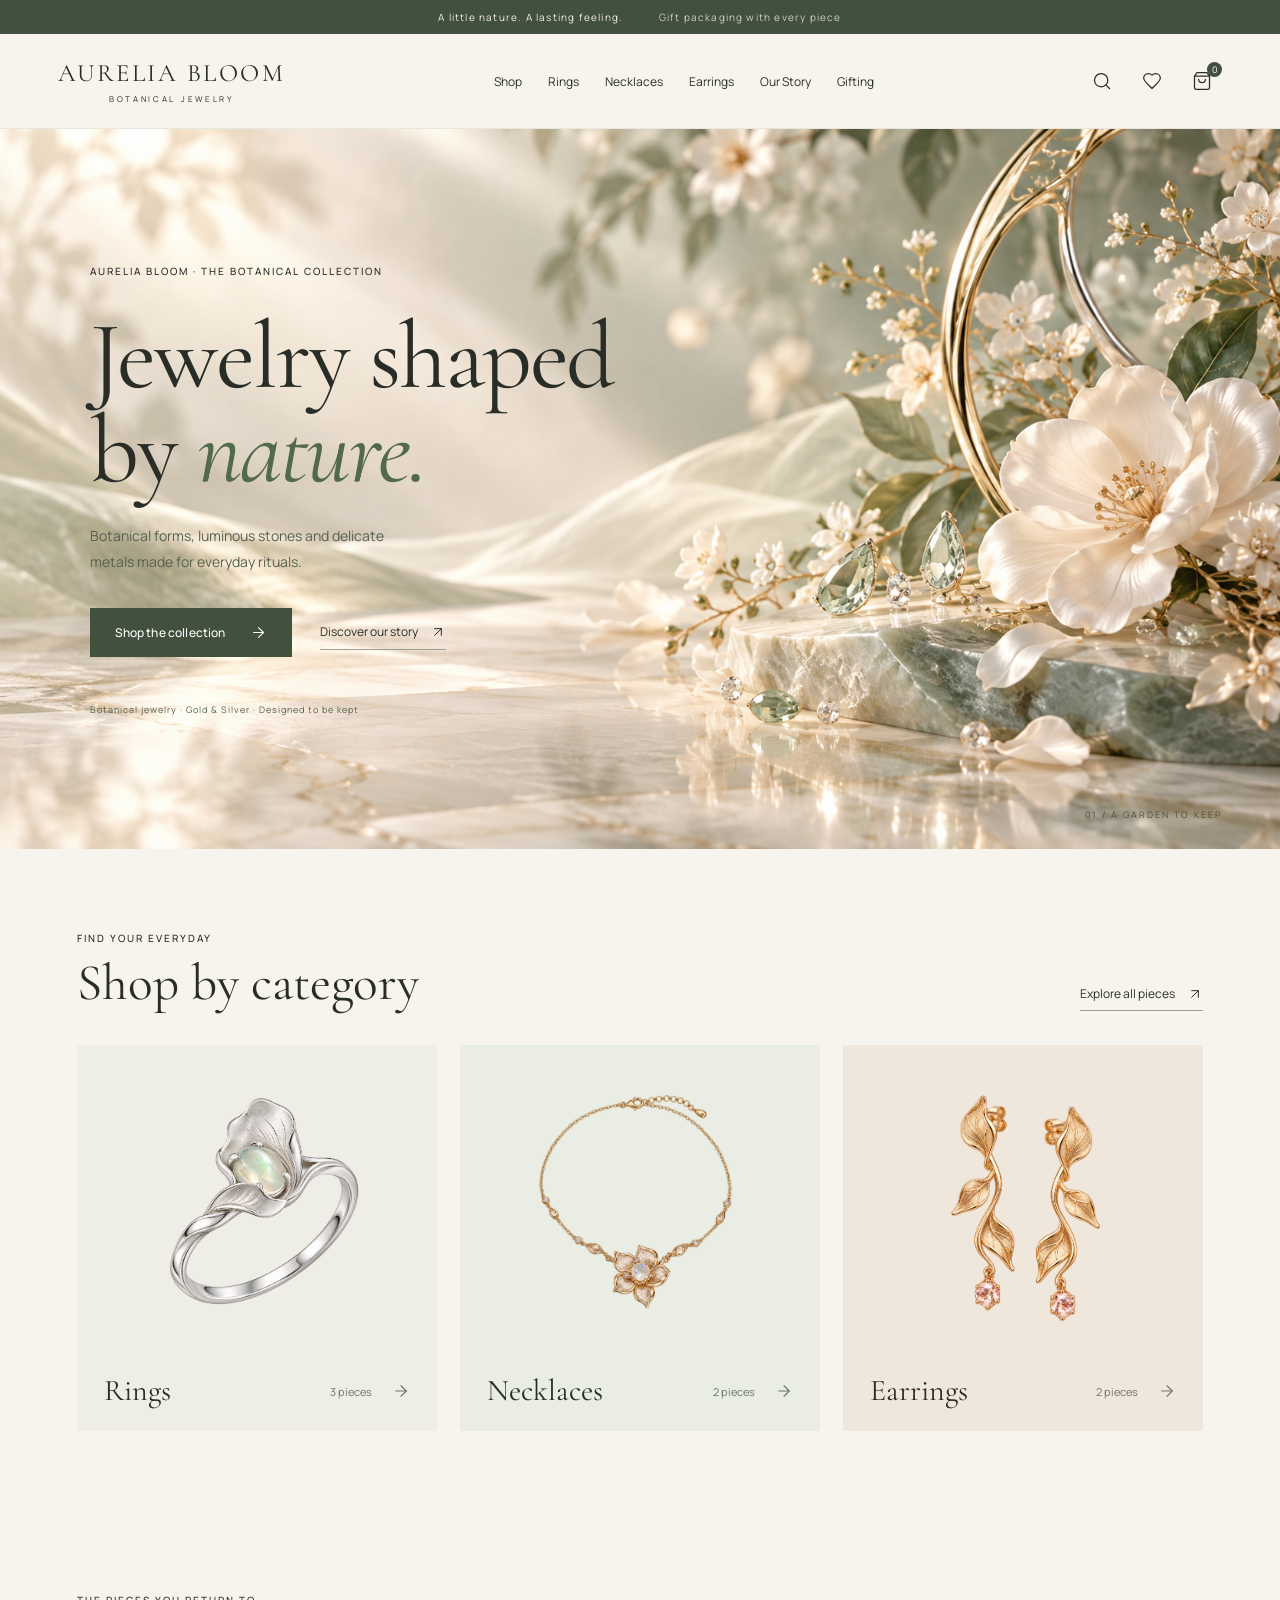
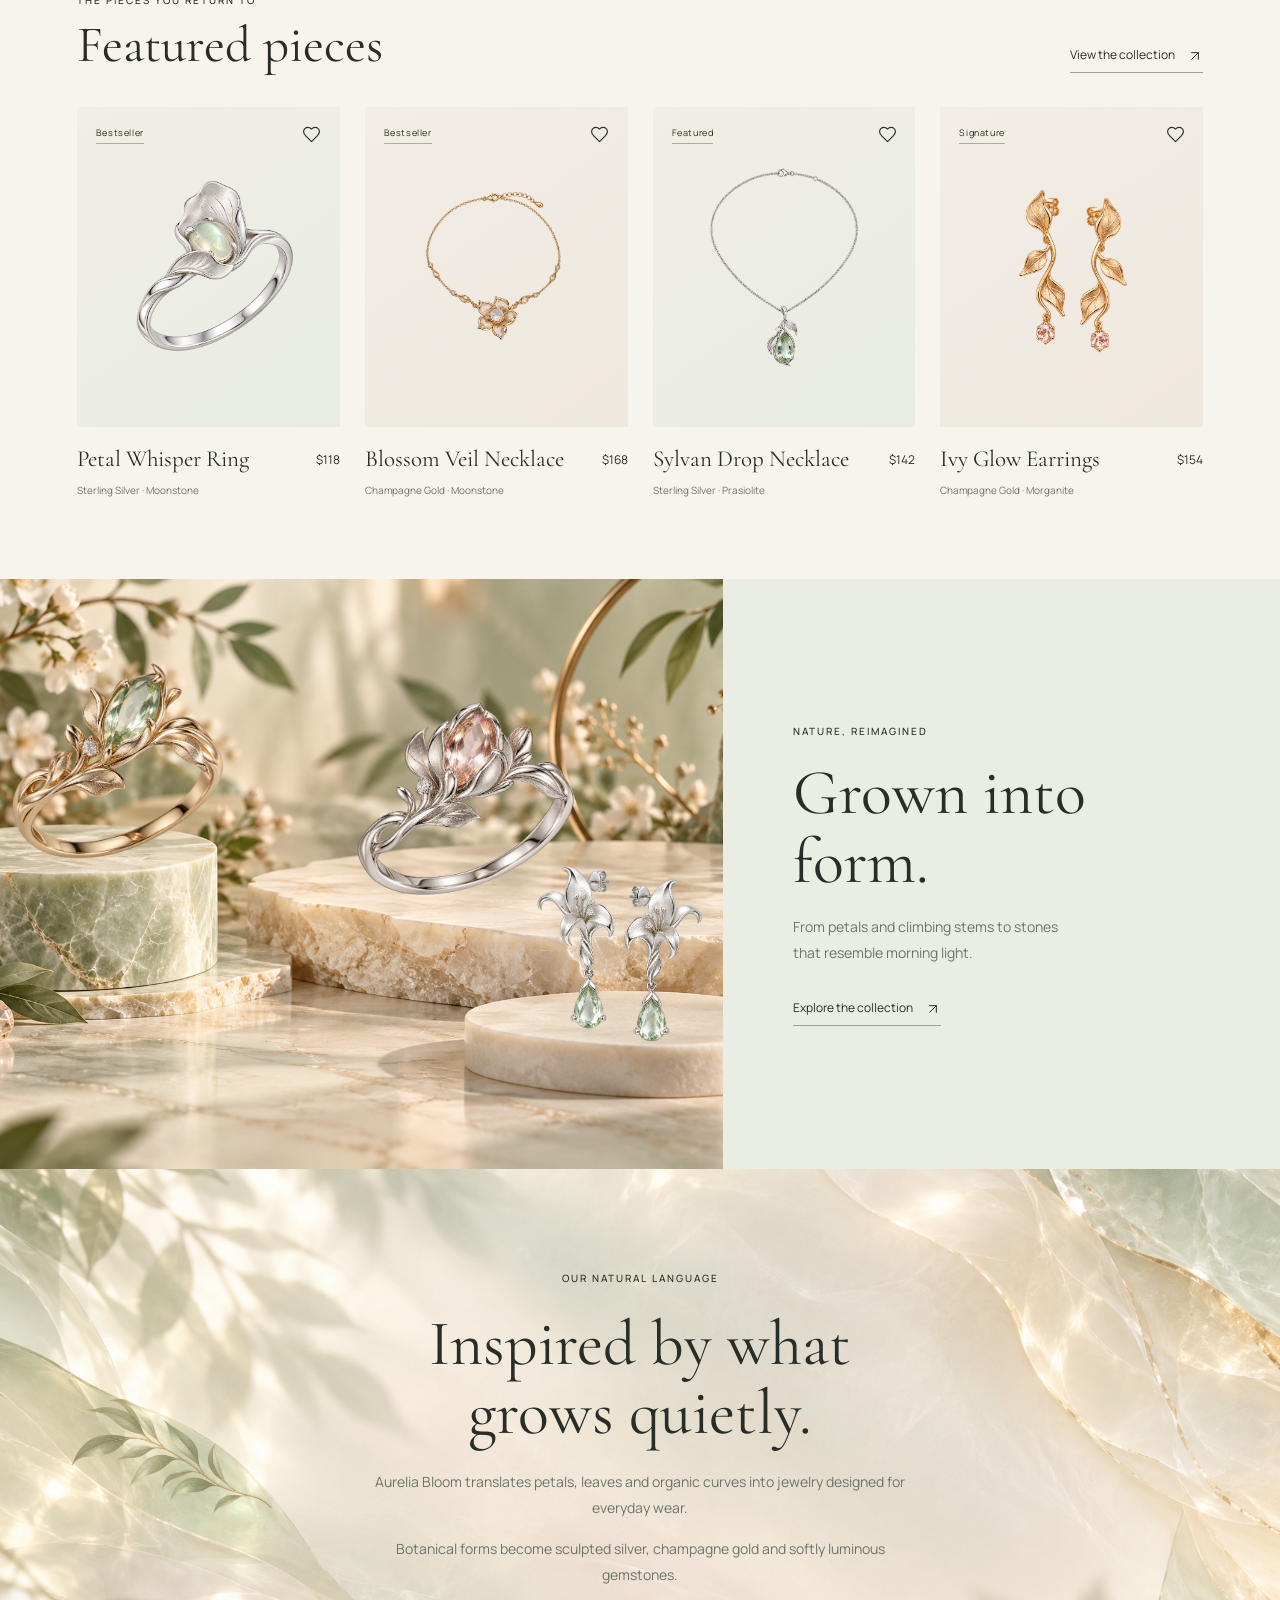
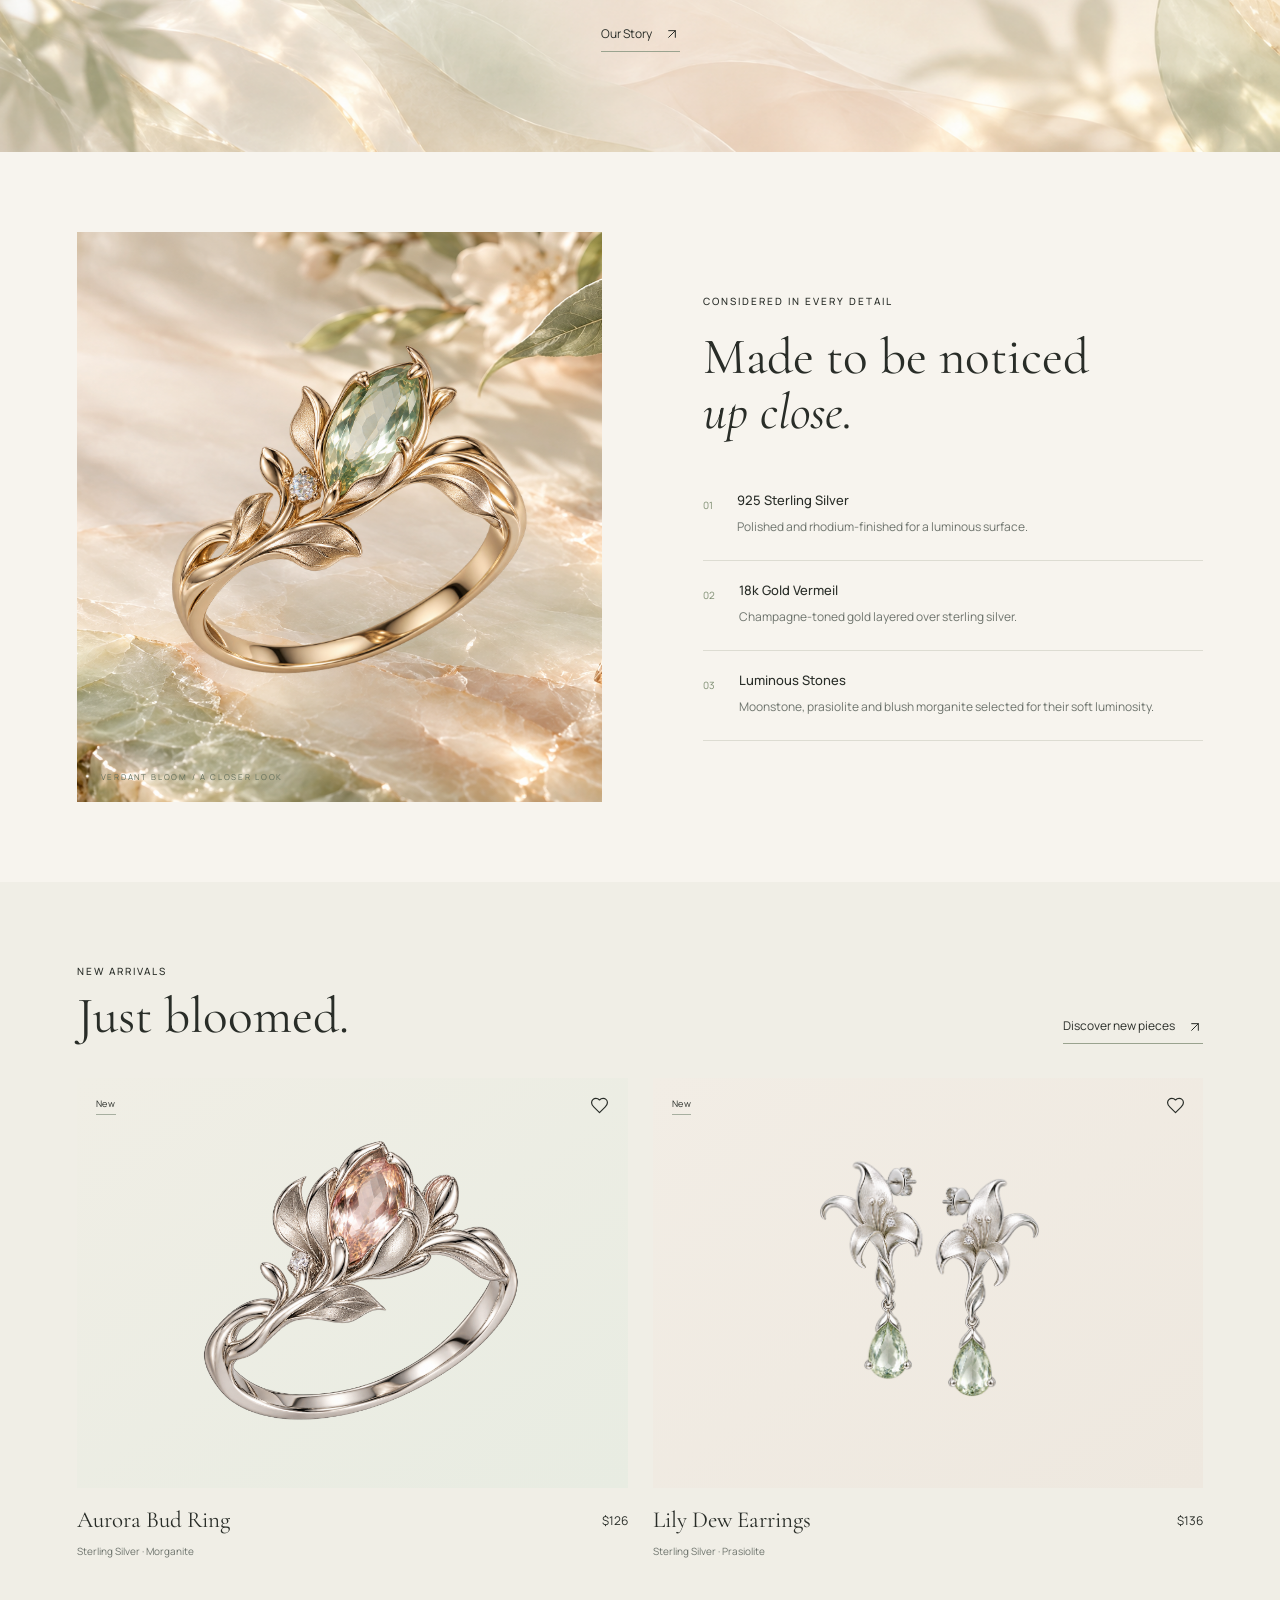
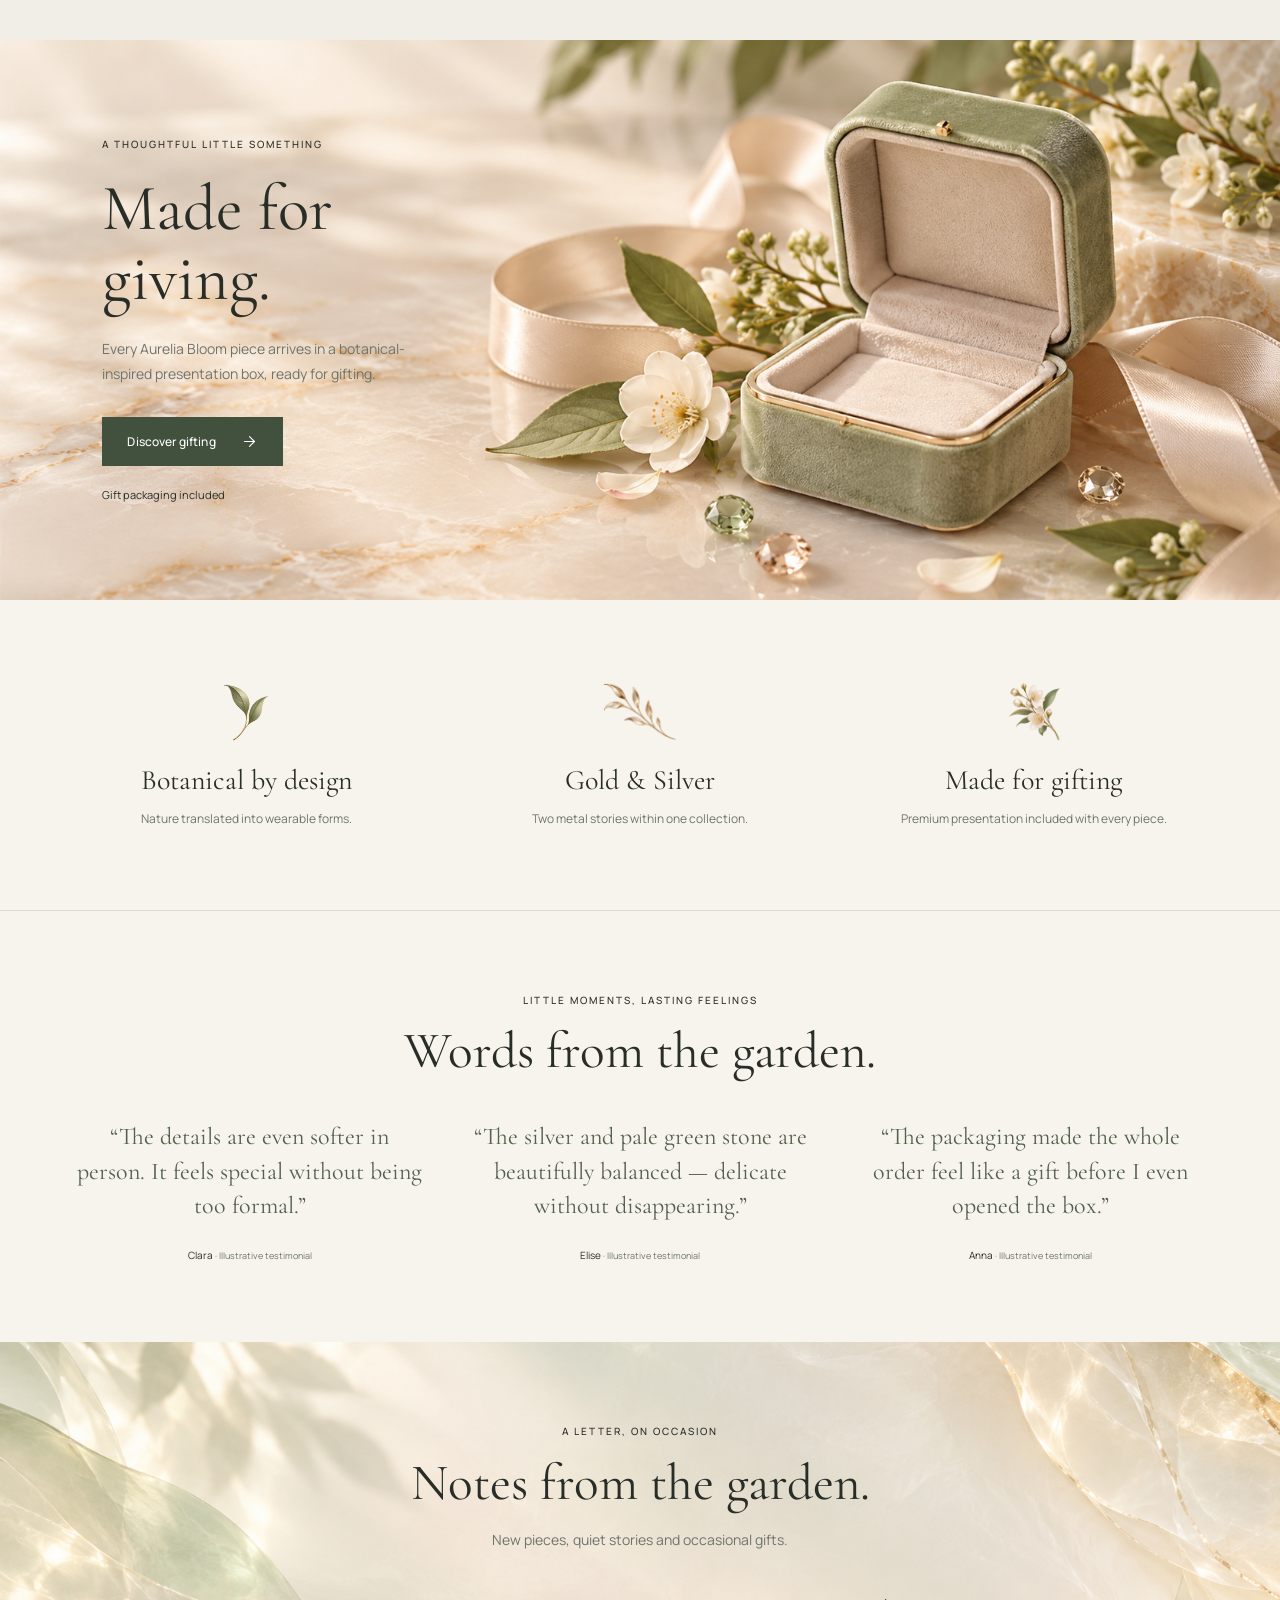
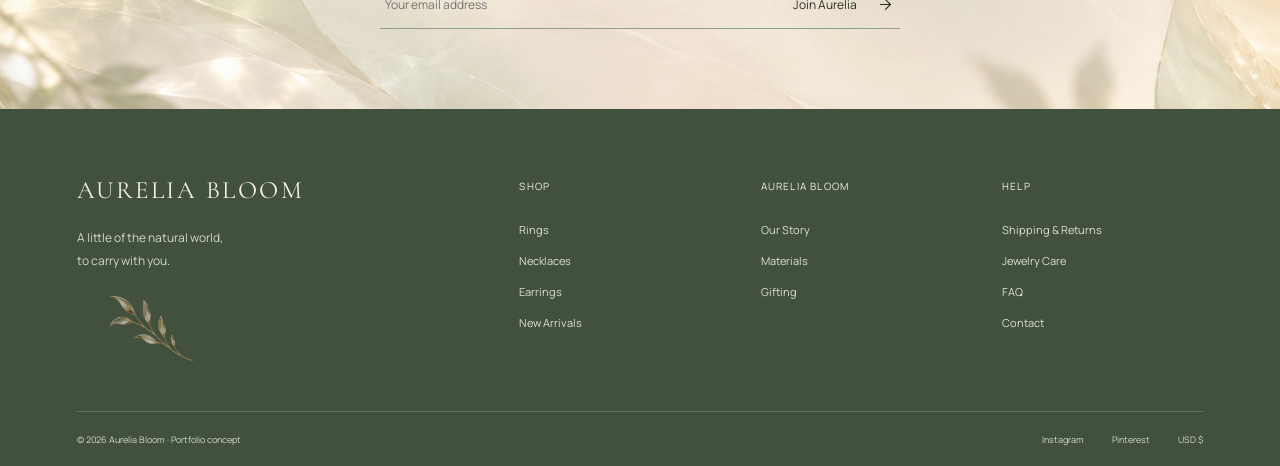
==== aurelia-bloom/index.html @ a6be50e5 "Publish three portfolio demos" ====
<!doctype html>
<html lang="en"><head><meta charset="UTF-8"/><meta name="viewport" content="width=device-width, initial-scale=1.0"/><meta name="theme-color" content="#F7F4EE"/><meta name="description" content="Botanical forms, luminous stones and delicate metals. Discover the Aurelia Bloom jewelry collection."/><link rel="icon" type="image/svg+xml" href="/aurelia-bloom/favicon.svg"/><title>Aurelia Bloom — Botanical Jewelry</title>  <script type="module" crossorigin src="/aurelia-bloom/assets/index-Cqg0pTX4.js"></script>
  <link rel="stylesheet" crossorigin href="/aurelia-bloom/assets/index-B8gVR_1L.css">
</head><body><div id="root"></div></body></html>
---- aurelia-bloom/assets/index-B8gVR_1L.css ----
@font-face{font-family:Cormorant Garamond;font-style:normal;font-display:swap;font-weight:400;src:url(/aurelia-bloom/assets/cormorant-garamond-latin-400-normal-B-1hWBU7.woff2) format("woff2"),url(/aurelia-bloom/assets/cormorant-garamond-latin-400-normal-B7YtguxJ.woff) format("woff")}@font-face{font-family:Cormorant Garamond;font-style:normal;font-display:swap;font-weight:500;src:url(/aurelia-bloom/assets/cormorant-garamond-latin-500-normal-BsRWmXhO.woff2) format("woff2"),url(/aurelia-bloom/assets/cormorant-garamond-latin-500-normal-zIXX3Q-H.woff) format("woff")}@font-face{font-family:Cormorant Garamond;font-style:italic;font-display:swap;font-weight:400;src:url(/aurelia-bloom/assets/cormorant-garamond-latin-400-italic-Dc_OZ8oc.woff2) format("woff2"),url(/aurelia-bloom/assets/cormorant-garamond-latin-400-italic-BLh7T8o8.woff) format("woff")}@font-face{font-family:Manrope;font-style:normal;font-display:swap;font-weight:400;src:url(/aurelia-bloom/assets/manrope-latin-400-normal-PaqtzbVb.woff2) format("woff2"),url(/aurelia-bloom/assets/manrope-latin-400-normal-8tf8FM3T.woff) format("woff")}@font-face{font-family:Manrope;font-style:normal;font-display:swap;font-weight:500;src:url(/aurelia-bloom/assets/manrope-latin-500-normal-BYYD-dBL.woff2) format("woff2"),url(/aurelia-bloom/assets/manrope-latin-500-normal-DMZssgOp.woff) format("woff")}@font-face{font-family:Manrope;font-style:normal;font-display:swap;font-weight:600;src:url(/aurelia-bloom/assets/manrope-latin-600-normal-4f0koTD-.woff2) format("woff2"),url(/aurelia-bloom/assets/manrope-latin-600-normal-BqgrALkZ.woff) format("woff")}:root{--aurelia-ivory: #F7F4EE;--aurelia-cream: #F1ECE4;--aurelia-sage: #9EBA97;--aurelia-celadon: #C8D4C0;--aurelia-champagne: #E9C59A;--aurelia-pearl: #DDD7D3;--aurelia-ink: #292D28;--aurelia-muted: #6E746D;--deep-sage: #42513e;--line: #dddcd2;--serif: "Cormorant Garamond",Georgia,serif;--sans: Manrope,Arial,sans-serif;color:var(--aurelia-ink);background:var(--aurelia-ivory);font-family:var(--sans);font-size:14px;font-synthesis:none}*{box-sizing:border-box}body{margin:0}button,input,textarea,select{font:inherit;color:inherit}button,a,input,select,textarea{-webkit-tap-highlight-color:transparent}button{cursor:pointer}a{color:inherit;text-decoration:none}button{background:none;border-width:medium;border-style:none;border-color:currentcolor;border-image:none}img{max-width:100%;display:block}svg{flex-shrink:0;stroke-width:1.5}h1,h2,h3,p{margin:0}h1,h2,h3{font-family:var(--serif);font-weight:400;line-height:1.08}h1{font-size:clamp(48px,5.5vw,82px)}h2{font-size:clamp(36px,4vw,54px)}h3{font-size:27px}p{line-height:1.85;color:var(--aurelia-muted)}em{font-weight:400}small{display:block;font-size:11px;line-height:1.7}strong{font-weight:600}button:disabled{opacity:.4;cursor:default}:focus-visible{outline:2px solid var(--deep-sage);outline-offset:4px}input:focus-visible,textarea:focus-visible,select:focus-visible{outline-offset:1px}::selection{background:var(--aurelia-celadon)}.sr-only{position:absolute;width:1px;height:1px;padding:0;overflow:hidden;clip:rect(0px,0px,0px,0px);white-space:nowrap;border:0px}.skip-link{position:fixed;top:-100px;left:16px;z-index:100;background:var(--deep-sage);color:#fff;padding:12px}.skip-link:focus{top:12px}.announcement{text-align:center;background:var(--deep-sage);color:#f2eee5;font-size:10px;letter-spacing:1.2px;padding:10px 24px}.announcement span{margin-left:32px;opacity:.8}.site-header{height:95px;display:flex;align-items:center;justify-content:space-between;padding:0 4.5%;gap:24px;position:sticky;top:0;z-index:20;background:#f7f4eef5;border-bottom:1px solid rgba(221,220,210,.54);-webkit-backdrop-filter:blur(12px);backdrop-filter:blur(12px)}.wordmark{font-family:var(--serif);font-size:25px;letter-spacing:2.5px;white-space:nowrap}.wordmark span{font-family:var(--sans);font-size:8px;letter-spacing:2.7px;display:block;text-align:center;margin-top:5px}.site-header nav{display:flex;gap:26px;font-size:12px}.site-header nav a{position:relative;padding:10px 0}.site-header nav a:after{content:"";position:absolute;bottom:3px;left:0;width:0px;height:1px;background:var(--deep-sage);transition:width .25s}.site-header nav a:hover:after{width:100%}.header-actions{display:flex;gap:10px;align-items:center}.icon-button{width:40px;height:40px;display:inline-flex;align-items:center;justify-content:center;position:relative;border-radius:50%}.icon-button:hover{background:#d7ddcf66}.count{font-size:9px;position:absolute;right:0;top:1px;min-width:15px;height:15px;border-radius:50%;background:var(--deep-sage);color:#fff;text-align:center;line-height:15px}.mobile-menu{display:none}.button{min-height:49px;display:inline-flex;align-items:center;justify-content:center;gap:25px;background:var(--deep-sage);color:#fff;padding:14px 24px;font-size:12px;font-weight:500;border:1px solid var(--deep-sage);transition:background .2s,transform .2s;letter-spacing:.15px}.button:hover{background:#57684f}.button.outline{background:transparent;color:var(--deep-sage);border-color:#b3baa9}.button.outline:hover{background:#e5e9de}.button.full{width:100%}.text-link{display:inline-flex;align-items:center;gap:12px;font-size:12px;padding:8px 0;border-bottom:1px solid rgb(154,163,143);line-height:1.4}.text-link:hover{color:#63765c}.eyebrow{font-family:var(--sans);font-size:10px;font-weight:500;letter-spacing:2px;line-height:1.8;display:block;text-transform:uppercase}.hero{min-height:calc(-126px + 91vh);height:720px;max-height:880px;position:relative;background-size:cover;background-position:center center;display:flex;align-items:center;padding:5% 7%}.hero-copy{max-width:600px}.hero h1{font-size:clamp(68px,7.5vw,110px);line-height:.98;letter-spacing:-2px;margin:30px 0 25px}.hero h1 em{color:#52694a}.hero p{color:#586051;font-size:14px;max-width:420px}.hero-actions{display:flex;gap:28px;align-items:center;margin-top:34px}.hero-note{display:block;font-size:9px;letter-spacing:1px;margin-top:46px;color:#57614d}.hero-index{position:absolute;bottom:28px;right:4.5%;font-size:9px;letter-spacing:2px;color:#46543e}.section{padding:80px 6%;max-width:1600px;margin:0 auto}.section-heading{display:flex;align-items:end;justify-content:space-between;gap:24px;margin-bottom:34px}.section-heading h2{margin-top:9px}.category-grid{display:grid;grid-template-columns:repeat(3,minmax(0px,1fr));gap:23px}.category{position:relative;background:#efeee6;overflow:hidden}.category-1{background:#e9ede3}.category-2{background:#f0e7dc}.category img{height:330px;width:100%;object-fit:contain;padding:35px 35px 50px;transition:transform .6s}.category:hover img{transform:scale(1.035)}.category>div{display:flex;align-items:center;justify-content:space-between;padding:0 27px 23px}.category h3{font-size:30px}.category span{font-size:11px;display:flex;gap:20px;align-items:center;color:var(--aurelia-muted)}.product-grid{display:grid;gap:25px}.four{grid-template-columns:repeat(4,minmax(0px,1fr))}.three{grid-template-columns:repeat(3,minmax(0px,1fr))}.two{grid-template-columns:repeat(2,minmax(0px,1fr))}.product-surface{position:relative;background:linear-gradient(145deg,#f0eee5,#e8ece2);overflow:hidden}.product-card:nth-child(2n) .product-surface{background:linear-gradient(145deg,#f2ede5,#eee8df)}.product-surface img{width:100%;height:320px;object-fit:contain;padding:30px;transition:transform .6s}.product-card:hover .product-surface img{transform:scale(1.035)}.badge{position:absolute;top:19px;left:19px;font-size:9px;letter-spacing:.6px;border-bottom:1px solid rgb(167,175,160);padding-bottom:4px;z-index:1}.wish{position:absolute;top:8px;right:8px;z-index:2}.saved{color:#637653}.product-caption{display:flex;justify-content:space-between;gap:10px;padding-top:19px;align-items:start}.product-caption h3{font-size:23px;line-height:1.2}.product-caption p{font-size:10px;margin-top:7px}.product-caption>span{font-size:12px;padding-top:5px;white-space:nowrap}.editorial{display:grid;grid-template-columns:1.3fr 1fr;background:#e9ede3}.editorial-scene{min-height:590px;position:relative;overflow:hidden;background-size:cover;background-position:center center}.editorial-scene img{position:absolute;object-fit:contain}.scene-ring{width:39%;height:43%;bottom:47%;left:-4%}.scene-silver-ring{width:37%;height:37%;bottom:44%;left:45%}.scene-earrings{width:31%;height:38%;bottom:17%;right:-1%}.editorial-copy{padding:70px;align-self:center}.editorial-copy h2{font-size:64px;margin:18px 0}.editorial-copy p{max-width:290px;margin-bottom:26px}.story-preview{padding:100px 26%;text-align:center;position:relative;background-size:cover;background-position:center center}.story-preview h2{font-size:64px;margin:22px 0}.story-preview p{max-width:550px;margin:15px auto}.story-preview .text-link{margin-top:15px}.story-preview>img{position:absolute;left:5%;bottom:18%;width:17%;height:65%;object-fit:contain;opacity:.55}.craft{display:grid;grid-template-columns:1.05fr 1fr;gap:9%;align-items:center}.craft-visual{height:570px;position:relative;background-size:cover;background-position:center center}.craft-visual img{width:100%;height:100%;object-fit:contain;padding:25px}.image-note{position:absolute;bottom:20px;left:24px;font-size:8px;letter-spacing:1.7px;color:#63705c}.craft h2{margin:20px 0 30px}.craft-detail{display:flex;gap:24px;padding:22px 0;border-bottom:1px solid var(--line)}.craft-detail>span{font-size:10px;color:#7d8d71;padding-top:5px}.craft-detail h3{font-family:var(--sans);font-size:13px;font-weight:500;margin-bottom:9px}.craft-detail p{font-size:12px}.new-section{background:#f0eee6}.new-section .product-surface img{height:410px;padding:55px}.gift-banner,.gifting-hero{min-height:560px;background-size:cover;background-position:center center;display:flex;align-items:center;padding:75px 8%}.gift-banner>div,.gifting-hero>div{max-width:400px}.gift-banner h2{font-size:65px;margin:21px 0}.gift-banner p{max-width:330px;margin-bottom:30px}.gift-banner small{margin-top:20px}.values{display:grid;grid-template-columns:repeat(3,1fr);gap:55px;text-align:center;border-bottom:1px solid var(--line)}.values img{width:90px;height:65px;object-fit:contain;margin:0 auto 20px}.values h3{font-size:28px;margin-bottom:13px}.values p{font-size:12px}.testimonials{text-align:center}.testimonials h2{margin:15px 0 40px}.testimonials>div{display:grid;grid-template-columns:repeat(3,1fr);gap:45px}blockquote{margin:0}blockquote p{font-family:var(--serif);font-size:24px;line-height:1.45;color:#53614c}cite{display:block;font-style:normal;font-size:10px;margin-top:24px}cite span{color:var(--aurelia-muted);font-size:9px}.newsletter{text-align:center;padding:80px 24px;background-size:cover;background-position:center center}.newsletter h2{margin:16px 0}.newsletter form{display:flex;max-width:520px;margin:28px auto 0;border-bottom:1px solid rgb(146,158,137)}.newsletter input{border-width:medium;border-style:none;border-color:currentcolor;border-image:none;background:transparent;padding:15px 5px;flex:1 1 0%;min-width:0px;font-size:12px}.newsletter button{display:flex;align-items:center;gap:20px;font-size:12px;padding:15px 6px}.newsletter .success{margin-top:25px}footer{background:var(--deep-sage);color:#f3f1e9;padding:66px 6% 20px}.footer-top{display:grid;grid-template-columns:2fr 1fr 1fr 1fr;gap:40px}.footer-brand p{color:#d1d7ca;font-size:12px;margin-top:22px}.footer-brand img{width:150px;height:75px;object-fit:contain;margin-top:20px;opacity:.6}.footer-column h3{font-family:var(--sans);font-size:10px;letter-spacing:1.2px;margin:6px 0 23px;text-transform:uppercase}.footer-column a{display:block;font-size:11px;color:#dde1d6;line-height:2.8}.footer-column a:hover{text-decoration:underline}.footer-bottom{border-top:1px solid rgba(255,255,255,.16);display:flex;align-items:center;justify-content:space-between;font-size:9px;color:#d2d8cb;margin-top:44px;padding-top:21px}.footer-bottom>div{display:flex;gap:28px}.footer-bottom button{padding:0;font-size:9px;color:inherit}.page-heading{text-align:center;padding:10px 0 48px}.page-heading h1{margin:15px 0 18px}.page-heading>svg{margin:auto}.shop{padding-top:55px}.filter-toolbar{display:flex;justify-content:space-between;gap:22px;border-top:1px solid var(--line);border-bottom:1px solid var(--line);padding:22px 0}.desktop-filters{display:flex;gap:25px;flex:1 1 0%}.desktop-filters label,.mobile-filters label{display:flex;flex-direction:column;gap:8px;font-size:10px;color:var(--aurelia-muted)}select{background:transparent;border:0px;font-size:12px;padding:8px 20px 8px 0;max-width:100%}.shop-search input{width:215px;border-width:0px 0px 1px;border-style:none none solid;border-color:currentcolor currentcolor rgb(185,192,176);border-image:none;background:transparent;padding:14px 0;font-size:12px}.filter-mobile{display:none}.results-line{display:flex;justify-content:space-between;align-items:center;font-size:11px;color:var(--aurelia-muted);margin:22px 0 30px;min-height:30px}.shop .product-surface img{height:365px;padding:38px}.empty{text-align:center;min-height:450px;padding:90px 25px;display:flex;align-items:center;justify-content:center;flex-direction:column;gap:24px}.empty h1{font-size:50px;max-width:700px}.empty h3{font-size:34px}.empty p{max-width:480px}.overlay{position:fixed;top:0;right:0;bottom:0;left:0;z-index:80;background:#27302159;-webkit-backdrop-filter:blur(3px);backdrop-filter:blur(3px);display:flex;align-items:center;justify-content:center;padding:35px}.dialog{background:var(--aurelia-ivory);width:640px;max-width:100%;max-height:90dvh;overflow:auto;padding:30px;box-shadow:#0002 0 20px 80px;animation:.25s ease 0s 1 normal none running fade-in}.dialog.drawer{position:absolute;top:0;bottom:0;right:0;max-height:100%;width:510px;padding:30px;animation:.3s ease 0s 1 normal none running slide-in;display:flex;flex-direction:column}.dialog-heading{display:flex;justify-content:space-between;align-items:center;gap:20px;margin-bottom:27px}.dialog-heading h2{font-size:35px}.search-field{display:flex;align-items:center;gap:15px;padding-bottom:12px;border-bottom:1px solid rgb(165,175,155);margin-bottom:25px}.search-field input{min-width:0px;flex:1 1 0%;background:transparent;border:0px;padding:8px;font-size:14px}.search-results{max-height:49vh;overflow:auto;margin:15px 0 25px}.search-results>a{display:flex;align-items:center;gap:18px;padding:9px 0;border-bottom:1px solid var(--line);font-size:12px}.search-results img{width:65px;height:65px;object-fit:contain;background:#e9ece3;padding:5px}.search-results>a>span:nth-child(2){flex:1 1 0%}.search-results small{font-size:10px;color:var(--aurelia-muted);margin-top:5px}.mobile-nav{display:flex;flex-direction:column;gap:15px;font-family:var(--serif);font-size:35px}.mobile-nav button{text-align:left;font:inherit;padding:0}.mobile-filters{display:flex;flex-direction:column;gap:25px;margin-bottom:35px}.mobile-filters label{font-size:12px}.mobile-filters select{border-bottom:1px solid var(--line);font-size:15px;padding:12px 0}.bag-items{width:100%}.bag-item{display:grid;grid-template-columns:100px 1fr auto;gap:18px;border-bottom:1px solid var(--line);padding:23px 0;align-items:start}.bag-item img{width:100%;height:115px;object-fit:contain;background:#eceee5;padding:8px}.bag-item h3{font-size:24px;margin:4px 0 8px}.bag-item p,.bag-item span{font-size:10px;line-height:1.7}.bag-item span{color:var(--aurelia-muted)}.line-end{display:flex;align-items:end;flex-direction:column;justify-content:space-between;gap:40px}.line-end strong{font-size:12px}.quantity{display:inline-flex;height:40px;align-items:center;border:1px solid rgb(195,200,185);margin-top:12px}.quantity button{width:34px;height:38px;display:grid;place-items:center}.quantity span{min-width:30px;text-align:center;font-size:12px;color:var(--aurelia-ink)}.drawer-summary{margin-top:auto;padding-top:30px}.drawer-summary>p{font-size:11px;margin:10px 0 20px}.drawer-summary .button{margin-bottom:12px}.summary-row{display:flex;align-items:center;justify-content:space-between;gap:15px;font-size:12px;margin-bottom:19px}.summary-row small{display:inline}.drawer-summary .summary-row{font-size:16px}.breadcrumb{display:flex;flex-wrap:wrap;gap:12px;font-size:10px;color:var(--aurelia-muted);margin-bottom:35px}.product-page{padding-top:35px}.product-detail{display:grid;grid-template-columns:1.15fr 1fr;gap:7%}.product-main-image{height:680px;max-height:70vw;background:radial-gradient(#f5f3eb,#e7ece1);position:sticky;top:128px}.product-main-image img{width:100%;height:100%;object-fit:contain;padding:38px}.product-info{padding:20px 0}.product-info h1{font-size:60px;margin:13px 0}.tagline{font-family:var(--serif);font-style:italic;font-size:24px;color:#748066}.product-price{font-size:20px;margin:20px 0;color:var(--aurelia-ink)}.product-info>p:not(.tagline):not(.product-price):not(.small-note){font-size:13px}.metadata{margin:27px 0;padding:22px 0;border-block:1px solid var(--line);display:grid;gap:12px}.metadata>div{display:grid;grid-template-columns:100px 1fr;font-size:11px}.metadata dt{color:var(--aurelia-muted)}.metadata dd{margin:0}fieldset{border:0px;padding:0;margin:0}.size-select legend{display:flex;justify-content:space-between;width:100%;font-size:12px;margin-bottom:15px}.size-select legend a{font-size:10px;text-decoration:underline;color:var(--aurelia-muted)}.size-select>div{display:flex;gap:10px}.size-select button{width:46px;height:44px;border:1px solid rgb(197,203,187);font-size:12px}.size-select button.selected{background:var(--deep-sage);color:#fff;border-color:var(--deep-sage)}.add-row{display:flex;gap:17px;align-items:stretch;margin-top:26px}.add-row .quantity{height:50px;margin:0}.add-row .quantity button{height:48px}.add-row .button{flex:1 1 0%}.wishlist-action{display:flex;align-items:center;justify-content:center;gap:13px;font-size:12px;width:100%;padding:19px 0}.small-note{font-size:10px;line-height:1.8}.product-info>.small-note{text-align:center;margin:6px 0 27px}.accordions{border-top:1px solid var(--line)}details{border-bottom:1px solid var(--line);scroll-margin-top:125px}summary{cursor:pointer;list-style:none;padding:20px 0;font-size:12px;display:flex;align-items:center;justify-content:space-between;gap:15px}summary::-webkit-details-marker{display:none}summary:after{content:"+";font-family:var(--sans);font-size:20px;font-weight:400}details[open]>summary:after{content:"−"}details>p{font-size:12px;padding-bottom:25px;white-space:pre-line}.piece-story{text-align:center;background:#eeeee5;padding-inline:25%}.piece-story h2{margin:18px 0 25px}.piece-story p{font-size:13px;margin:15px 0}.wishlist-controls{display:flex;justify-content:space-between;align-items:center;margin-top:20px;gap:10px}.wishlist-controls .button{font-size:10px;min-height:42px;padding:10px 15px}.commerce-grid{display:grid;grid-template-columns:minmax(0px,1.45fr) minmax(280px,1fr);gap:8%;align-items:start}.commerce-grid>.order-summary,.checkout-aside{position:sticky;top:122px}.order-summary{background:#eeefe6;padding:30px}.order-summary h2{font-size:32px;margin-bottom:30px}.total{border-top:1px solid rgb(189,197,177);padding-top:20px;font-size:17px;margin-top:22px}.order-summary .small-note{margin:15px 0 25px}.promo{margin:28px 0}.promo label{font-size:11px}.promo>div{display:flex;border-bottom:1px solid rgb(157,168,145);margin-top:12px}.promo input{width:100%;min-width:0px;border:0px;background:transparent;padding:12px 0;font-size:12px}.promo button{font-size:11px}.success{color:#49613e;font-size:12px;line-height:1.8;margin-top:15px}.success .text-link{font-size:10px;margin-left:12px}.error{font-size:11px;color:#984735;line-height:1.6;margin-top:8px}.checkout .page-heading{padding-bottom:48px}.demo-notice{display:flex;justify-content:center;align-items:center;gap:10px;font-size:11px}.checkout fieldset{padding-bottom:30px;margin-bottom:28px;border-bottom:1px solid var(--line)}.checkout legend{font-family:var(--serif);font-size:29px;margin-bottom:25px}.checkout legend>span{font-family:var(--sans);font-size:10px;color:#8e9c83;margin-right:18px}.field{display:flex;flex-direction:column;gap:9px;font-size:11px;margin-bottom:20px}.field input,.field select,.field textarea{border:1px solid rgb(201,206,191);padding:14px;background:#fff5;border-radius:0;width:100%;min-height:47px}.field textarea{min-height:130px;resize:vertical}.field [aria-invalid=true]{border-color:#a25540}.form-grid{display:grid;grid-template-columns:1fr 1fr;gap:0px 20px}.field-address,.field-card,.field-cardName{grid-column:1 / -1}.delivery-option{display:flex;gap:15px;align-items:center;padding:18px;border:1px solid var(--line);margin-bottom:12px;font-size:12px}.delivery-option.selected{border-color:#8d9d7f;background:#ebefe4}.delivery-option>span{flex:1 1 0%}.delivery-option small{font-size:10px;color:var(--aurelia-muted);margin-top:5px}input[type=radio],input[type=checkbox]{accent-color:var(--deep-sage);width:17px;height:17px;flex-shrink:0}.demo-card-note{font-size:11px;margin-bottom:20px}.checkbox{display:flex;align-items:center;gap:11px;font-size:12px}.gift-message{margin-top:24px}.checkout-items{padding:10px 0 25px;border-bottom:0px}.checkout-items summary{font-family:var(--serif);font-size:28px}.checkout-items>div{display:grid;grid-template-columns:64px 1fr auto;gap:13px;align-items:center;padding:12px 0;font-size:11px}.checkout-items img{width:64px;height:64px;object-fit:contain;background:#e9ece1;padding:4px}.checkout-items small{color:var(--aurelia-muted);font-size:10px;margin-top:4px}.confirmation{text-align:center;max-width:900px}.confirmation-mark{width:65px;height:65px;background:#e7eddf;color:#607554;display:grid;place-items:center;border-radius:50%;margin:0 auto 30px}.confirmation h1{margin:15px 0 20px}.confirmation-box{text-align:left;background:#eeefe5;padding:35px;margin:40px auto;max-width:600px}.confirmation-item{display:grid;grid-template-columns:70px 1fr auto;gap:18px;align-items:center;font-size:12px;border-bottom:1px solid var(--line);padding:20px 0;margin-bottom:15px}.confirmation-item img{width:70px;height:70px;object-fit:contain}.confirmation-item small{color:var(--aurelia-muted);margin-top:7px}.gift-note{border-top:1px solid var(--line);padding-top:20px}.gift-note p{margin-top:8px;overflow-wrap:anywhere}.story-hero{text-align:center;position:relative;padding:100px 25px 90px;background-size:cover;background-position:center center}.story-hero h1{margin:26px 0;font-size:90px}.story-hero>img{position:absolute;right:6%;bottom:10%;width:18%;height:70%;object-fit:contain;opacity:.6}.story-chapter{display:grid;grid-template-columns:1fr 2fr;gap:30px;max-width:1200px}.chapter-number{font-family:var(--serif);font-size:100px;color:#b8c2ac}.story-chapter h2{max-width:500px;margin:18px 0 30px}.story-chapter p{margin-top:18px}.form-to-piece{background:#eeefe5}.form-to-piece>.form-grid{grid-template-columns:repeat(3,minmax(0px,1fr));margin-top:30px;gap:30px}.form-to-piece h2{margin:16px 0}.form-to-piece img{height:270px;width:100%;object-fit:contain;padding:20px}.form-to-piece .form-grid>div:nth-child(2) img{transform:scale(1.07);transform-origin:center}.form-to-piece h3,.form-to-piece .form-grid p,.metal-story{text-align:center}.metal-story>p{margin:20px auto 35px}.metal-story .product-grid{max-width:900px;margin:0 auto 35px}.metal-story h3{margin-top:24px}.metal-story .product-surface img{height:330px}.metal-story .product-grid p{font-size:12px;margin-top:12px}.gifting-hero{min-height:640px}.gifting-hero h1{margin:25px 0}.gifting-hero p{margin-bottom:35px;color:#56634e}.gifting-grid{display:grid;grid-template-columns:repeat(4,1fr);gap:35px;margin:55px 0}.gifting-grid h3{margin:18px 0;font-size:30px}.gifting-grid p{font-size:12px}.help{max-width:1250px}.help-grid{display:grid;grid-template-columns:230px 1fr;gap:80px}.help-grid aside{display:flex;flex-direction:column;gap:18px;font-size:12px;align-self:start;position:sticky;top:130px}.help-grid aside>.eyebrow{margin-bottom:13px}.help .accordions summary{font-family:var(--serif);font-size:29px}.help .accordions p{font-size:13px}.contact{padding-top:60px;scroll-margin-top:120px}.contact h2{margin-bottom:15px}.contact>p{font-size:12px;margin-bottom:30px}.contact-success{padding:30px;background:#e9eee1}.contact-success h3{font-size:26px;margin-bottom:15px}.contact-success p{font-size:12px}@keyframes fade-in{0%{opacity:0;transform:translateY(6px)}to{opacity:1;transform:translateY(0)}}@keyframes slide-in{0%{transform:translate(35px);opacity:0}to{transform:translate(0);opacity:1}}@media(min-width:1600px){.hero{padding-left:calc(-700px + 50vw)}}@media(max-width:1200px){.site-header{gap:16px;padding:0 3%}.site-header nav{gap:17px;font-size:11px}.wordmark{font-size:22px;letter-spacing:2px}.header-actions{gap:2px}.section{padding:65px 5%}.hero{height:680px}.four{gap:18px}.product-surface img{height:270px;padding:22px}.product-caption h3{font-size:21px}.product-caption{gap:5px}.product-caption p{font-size:9px}.editorial-copy{padding:45px}.editorial-copy h2{font-size:54px}.editorial-scene{min-height:480px}.story-preview{padding:85px 23%}.craft-visual{height:470px}.desktop-filters{gap:15px}.desktop-filters select{font-size:11px}.shop-search input{width:180px}.product-info h1{font-size:48px}.product-main-image{height:600px}.product-detail{gap:5%}.gifting-grid{gap:25px}.commerce-grid{gap:5%}}@media(max-width:1024px){.site-header nav{display:none}.mobile-menu{display:inline-flex}.site-header{height:82px}.wordmark{margin-right:auto}.hero{height:620px;min-height:75vh;background-position:58% center}.hero h1{font-size:83px}.hero-copy{max-width:480px}.hero p{max-width:340px}.hero-actions{gap:22px;flex-wrap:wrap}.category img{height:270px;padding:25px}.category>div{padding:0 20px 22px}.category h3{font-size:27px}.category span{gap:10px}.four{grid-template-columns:repeat(2,minmax(0px,1fr));gap:35px 24px}.four .product-surface img{height:350px;padding:35px}.product-caption h3{font-size:26px}.product-caption p{font-size:10px}.editorial-copy{padding:35px}.editorial-copy h2{font-size:47px}.story-preview h2{font-size:55px}.craft{gap:5%}.craft h2{font-size:43px}.craft-visual{height:420px}.new-section .product-surface img{height:360px;padding:40px}.gift-banner{min-height:500px}.desktop-filters{display:none}.filter-mobile{display:inline-flex}.filter-toolbar{align-items:center}.shop .product-surface img{height:280px;padding:25px}.product-main-image{height:480px}.product-info h1{font-size:43px}.tagline{font-size:21px}.help-grid{gap:40px;grid-template-columns:180px 1fr}.gifting-grid{grid-template-columns:repeat(2,1fr)}.piece-story{padding-inline:15%}.order-summary{padding:23px}.bag-item{grid-template-columns:80px 1fr auto;gap:12px}.bag-item h3{font-size:21px}.form-to-piece img{height:220px}.footer-top{gap:30px}}@media(max-width:768px){.announcement{font-size:9px;padding:9px 12px}.announcement span{display:none}.site-header{padding:0 18px;height:75px;gap:6px}.wordmark{font-size:22px;letter-spacing:1.5px}.wordmark span{font-size:7px;letter-spacing:2px}.header-actions .icon-button{width:34px}.search-toggle{display:none!important}.hero{height:680px;min-height:0px;max-height:none;padding:60px 6% 45px;align-items:start;background-position:65% center}.hero:before{content:"";position:absolute;top:0;right:0;bottom:0;left:0;background:linear-gradient(90deg,rgba(247,244,238,.9) 0%,rgba(247,244,238,.55) 47%,transparent 100%)}.hero-copy{position:relative;max-width:90%;z-index:1}.hero .eyebrow{font-size:8px;letter-spacing:1.5px}.hero h1{font-size:78px;margin:26px 0;letter-spacing:-1px}.hero p{max-width:310px;font-size:13px}.hero-actions{flex-direction:column;align-items:start;gap:17px;margin-top:28px}.hero-note{margin-top:30px;font-size:8px;max-width:250px;line-height:1.9}.hero-index{font-size:8px}.section{padding:50px 5%}.section-heading{align-items:start;margin-bottom:26px;gap:15px}.section-heading h2{font-size:38px}.section-heading>.text-link{font-size:10px;gap:6px;align-self:end;white-space:nowrap}.eyebrow{font-size:9px;letter-spacing:1.6px}.category-grid{gap:12px}.category img{height:210px;padding:18px 12px}.category>div{flex-direction:column;align-items:start;gap:10px;padding:0 15px 20px}.category h3{font-size:25px}.category span{font-size:9px}.four .product-surface img{height:280px;padding:25px}.product-grid{gap:28px 16px}.three{grid-template-columns:repeat(2,minmax(0px,1fr))}.product-caption h3{font-size:23px}.product-caption p{font-size:9px}.product-caption>span{font-size:11px}.editorial{grid-template-columns:1fr}.editorial-scene{min-height:420px}.editorial-copy{padding:45px 7%}.editorial-copy h2{font-size:52px}.editorial-copy p{max-width:400px}.story-preview{padding:65px 15%}.story-preview>img{left:-1%;width:19%;opacity:.35}.story-preview h2{font-size:49px}.story-preview p{font-size:12px}.craft{grid-template-columns:1fr;gap:35px}.craft-visual{height:450px}.craft h2{font-size:49px}.new-section .product-surface img{height:300px;padding:30px}.gift-banner{min-height:510px;padding:50px 7%;background-position:60% center;position:relative}.gift-banner:before,.gifting-hero:before{content:"";position:absolute;top:0;right:0;bottom:0;left:0;background:linear-gradient(90deg,rgba(245,243,235,.88),rgba(245,243,235,.5) 55%,transparent)}.gift-banner>div,.gifting-hero>div{position:relative;max-width:300px}.gift-banner h2{font-size:54px}.gift-banner p{font-size:12px;max-width:270px}.values{gap:23px;padding-block:45px}.values h3{font-size:23px}.values p{font-size:10px}.values img{width:70px;height:50px}.testimonials>div{gap:25px}.testimonials blockquote p{font-size:21px}.testimonials cite span{display:block}.newsletter{padding:55px 25px}.newsletter h2{font-size:45px}.newsletter p{font-size:12px}.footer-top{grid-template-columns:repeat(3,1fr);gap:25px}.footer-brand{grid-column:1 / -1;display:flex;align-items:center;justify-content:space-between;gap:25px}.footer-brand p{margin:0}.footer-brand img{display:none}.footer-bottom{gap:20px;align-items:start;flex-direction:column}.footer-bottom>div{gap:24px}.page-heading{padding-bottom:35px}.page-heading h1{font-size:52px}.page-heading p{font-size:12px}.shop .product-surface img{height:280px}.breadcrumb{font-size:9px;margin-bottom:25px}.product-detail{grid-template-columns:1fr}.product-main-image{height:520px;max-height:none;position:relative;top:auto}.product-info{padding-top:32px}.product-info h1{font-size:54px}.product-info>.eyebrow{font-size:10px}.piece-story{padding-inline:10%}.commerce-grid{grid-template-columns:1fr;gap:40px}.commerce-grid>.order-summary,.checkout-aside{position:static}.commerce-grid>div>.text-link{margin-top:20px}.order-summary{padding:28px}.bag-item{grid-template-columns:100px 1fr auto;gap:18px}.bag-item h3{font-size:25px}.checkout-aside{grid-row:1}.checkout-items{background:#eeefe6;padding:0 25px}.checkout-items>summary{font-size:26px}.checkout fieldset{margin-bottom:25px;padding-bottom:25px}.story-hero{padding:75px 25px}.story-hero h1{font-size:74px}.story-hero>img{opacity:.3;width:22%;right:0}.story-chapter{grid-template-columns:70px 1fr;gap:18px}.chapter-number{font-size:75px}.story-chapter h2{font-size:45px}.story-chapter p{font-size:12px}.form-to-piece img{height:180px;padding:10px}.form-to-piece>.form-grid{gap:15px}.form-to-piece h3{font-size:27px}.form-to-piece .form-grid p{font-size:11px}.metal-story .product-surface img{height:270px;padding:22px}.metal-story>p{font-size:12px}.gifting-hero{position:relative;min-height:550px;background-position:65% center;padding:65px 7%}.gifting-hero h1{font-size:64px}.gifting-grid{margin:35px 0;gap:30px}.help-grid{grid-template-columns:1fr;gap:30px}.help-grid aside{position:static;flex-flow:wrap;gap:12px 20px;font-size:10px}.help-grid aside>.eyebrow{width:100%;margin:0}.help .accordions summary{font-size:27px}.confirmation h1{font-size:53px}}@media(max-width:480px){.site-header{padding:0 10px}.site-header .wordmark{font-size:18px;letter-spacing:1.3px}.site-header .wordmark span{font-size:6px;letter-spacing:1.8px}.mobile-menu{width:34px}.hero{height:665px;padding-top:48px;background-position:63% center}.hero h1{font-size:67px}.hero p{max-width:270px}.hero-copy{max-width:100%}.hero-note{max-width:250px}.hero .button{padding:14px 20px}.section-heading{flex-wrap:wrap;align-items:end}.section-heading>.text-link{font-size:10px}.section-heading h2{font-size:35px}.categories .section-heading>.text-link{display:none}.category-grid{grid-template-columns:1fr}.category{display:grid;grid-template-columns:1fr 1fr;min-height:210px}.category img{height:210px;padding:20px 8px}.category>div{padding:30px 18px;justify-content:center;align-items:start}.category h3{font-size:35px}.category span{font-size:11px;gap:20px}.product-grid{gap:28px 12px}.product-surface img,.four .product-surface img,.shop .product-surface img{height:215px;padding:20px 8px}.badge{top:12px;left:12px;font-size:8px}.wish{top:2px;right:2px;width:34px;height:34px}.product-caption{flex-wrap:wrap;gap:7px;padding-top:14px}.product-caption h3{font-size:23px}.product-caption p{font-size:9px;line-height:1.6}.product-caption>span{padding:0;width:100%;font-size:11px}.editorial-scene{min-height:330px}.editorial-copy h2{font-size:46px}.story-preview{padding:60px 9%}.story-preview h2{font-size:47px}.story-preview>img{display:none}.craft-visual{height:360px}.craft h2{font-size:45px}.new-section .product-surface img{height:250px;padding:23px 5px}.gift-banner{min-height:470px}.gift-banner h2{font-size:51px}.values{grid-template-columns:1fr;gap:32px}.values h3{font-size:28px}.values p{font-size:12px}.testimonials>div{grid-template-columns:1fr;gap:35px}.testimonials blockquote{padding-inline:15px}.testimonials blockquote p{font-size:25px}.testimonials cite span{display:inline}.newsletter h2{font-size:42px}.newsletter form{font-size:11px}.newsletter button{gap:8px;font-size:11px}.newsletter input{font-size:11px}.footer-brand{display:block}.footer-brand p{margin-top:15px;font-size:11px}.footer-top{gap:23px 13px}.footer-column h3{font-size:9px;letter-spacing:.6px}.footer-column a{font-size:10px}.footer-bottom{font-size:8px}.page-heading h1{font-size:46px}.filter-toolbar{gap:14px}.filter-toolbar .button{padding:12px;font-size:10px;gap:8px;min-height:43px;white-space:nowrap}.shop-search{min-width:0px}.shop-search input{width:100%;font-size:10px}.dialog{padding:22px;max-height:94dvh}.overlay{padding:15px}.dialog.drawer{padding:22px;width:100%}.dialog-heading h2{font-size:32px}.search-field input{font-size:12px;padding:8px 0}.search-results>a{font-size:11px;gap:12px}.search-results small{font-size:8px}.search-results img{width:55px;height:55px}.bag-item{grid-template-columns:72px 1fr auto;gap:12px}.bag-item img{height:90px}.bag-item h3{font-size:21px}.bag-item p,.bag-item span{font-size:9px}.quantity{height:37px}.quantity button{width:30px;height:35px}.quantity span{min-width:25px}.line-end{gap:30px}.line-end strong{font-size:11px}.drawer-summary{padding-top:22px}.product-main-image{height:380px}.product-main-image img{padding:18px}.product-info h1{font-size:49px}.product-info .tagline{font-size:22px}.add-row{gap:10px}.add-row .button{gap:15px}.piece-story{padding-inline:7%}.piece-story h2{font-size:38px}.wishlist-controls{align-items:start;flex-direction:column}.wishlist-controls .button{width:100%;font-size:9px}.order-summary{padding:23px}.checkout legend{font-size:28px}.form-grid{gap:0px 13px}.field{font-size:10px}.field input,.field select,.field textarea{font-size:12px;padding:12px}.delivery-option{padding:15px;font-size:11px}.delivery-option small{font-size:9px}.checkout-items>div{font-size:10px;grid-template-columns:50px 1fr auto;gap:10px}.checkout-items img{width:50px;height:50px}.confirmation h1{font-size:45px}.confirmation-box{padding:20px}.confirmation-item{grid-template-columns:50px 1fr auto;gap:10px;font-size:10px}.confirmation-item img{width:50px;height:50px}.story-hero h1{font-size:65px}.story-chapter{grid-template-columns:1fr}.chapter-number{font-size:58px}.story-chapter h2{font-size:43px}.form-to-piece>.form-grid{grid-template-columns:1fr;gap:30px}.form-to-piece img{height:250px;padding:25px}.metal-story .product-surface img{height:210px;padding:15px 5px}.metal-story .product-grid h3{font-size:26px}.metal-story .product-grid p{font-size:10px}.gifting-hero h1{font-size:60px}.gifting-grid{gap:28px 22px}.gifting-grid h3{font-size:27px}.gifting-grid p{font-size:11px}.empty h1{font-size:43px}}@media(max-width:350px){.site-header .wordmark{font-size:16px;letter-spacing:.7px}.header-actions .icon-button{width:30px}.site-header .wordmark span{letter-spacing:1.2px}.hero h1{font-size:59px}.product-surface img,.four .product-surface img,.shop .product-surface img{height:190px}.product-caption h3{font-size:21px}.form-grid{grid-template-columns:1fr}.footer-top{grid-template-columns:1fr 1fr}.footer-column:last-child{grid-column:1 / -1}.bag-item{grid-template-columns:55px 1fr auto;gap:8px}.bag-item h3{font-size:19px}}@media(prefers-reduced-motion:reduce){*,:before,:after{animation:auto ease 0s 1 normal none running none!important;transition:none!important;scroll-behavior:auto!important}.product-card:hover .product-surface img,.category:hover img{transform:none}}
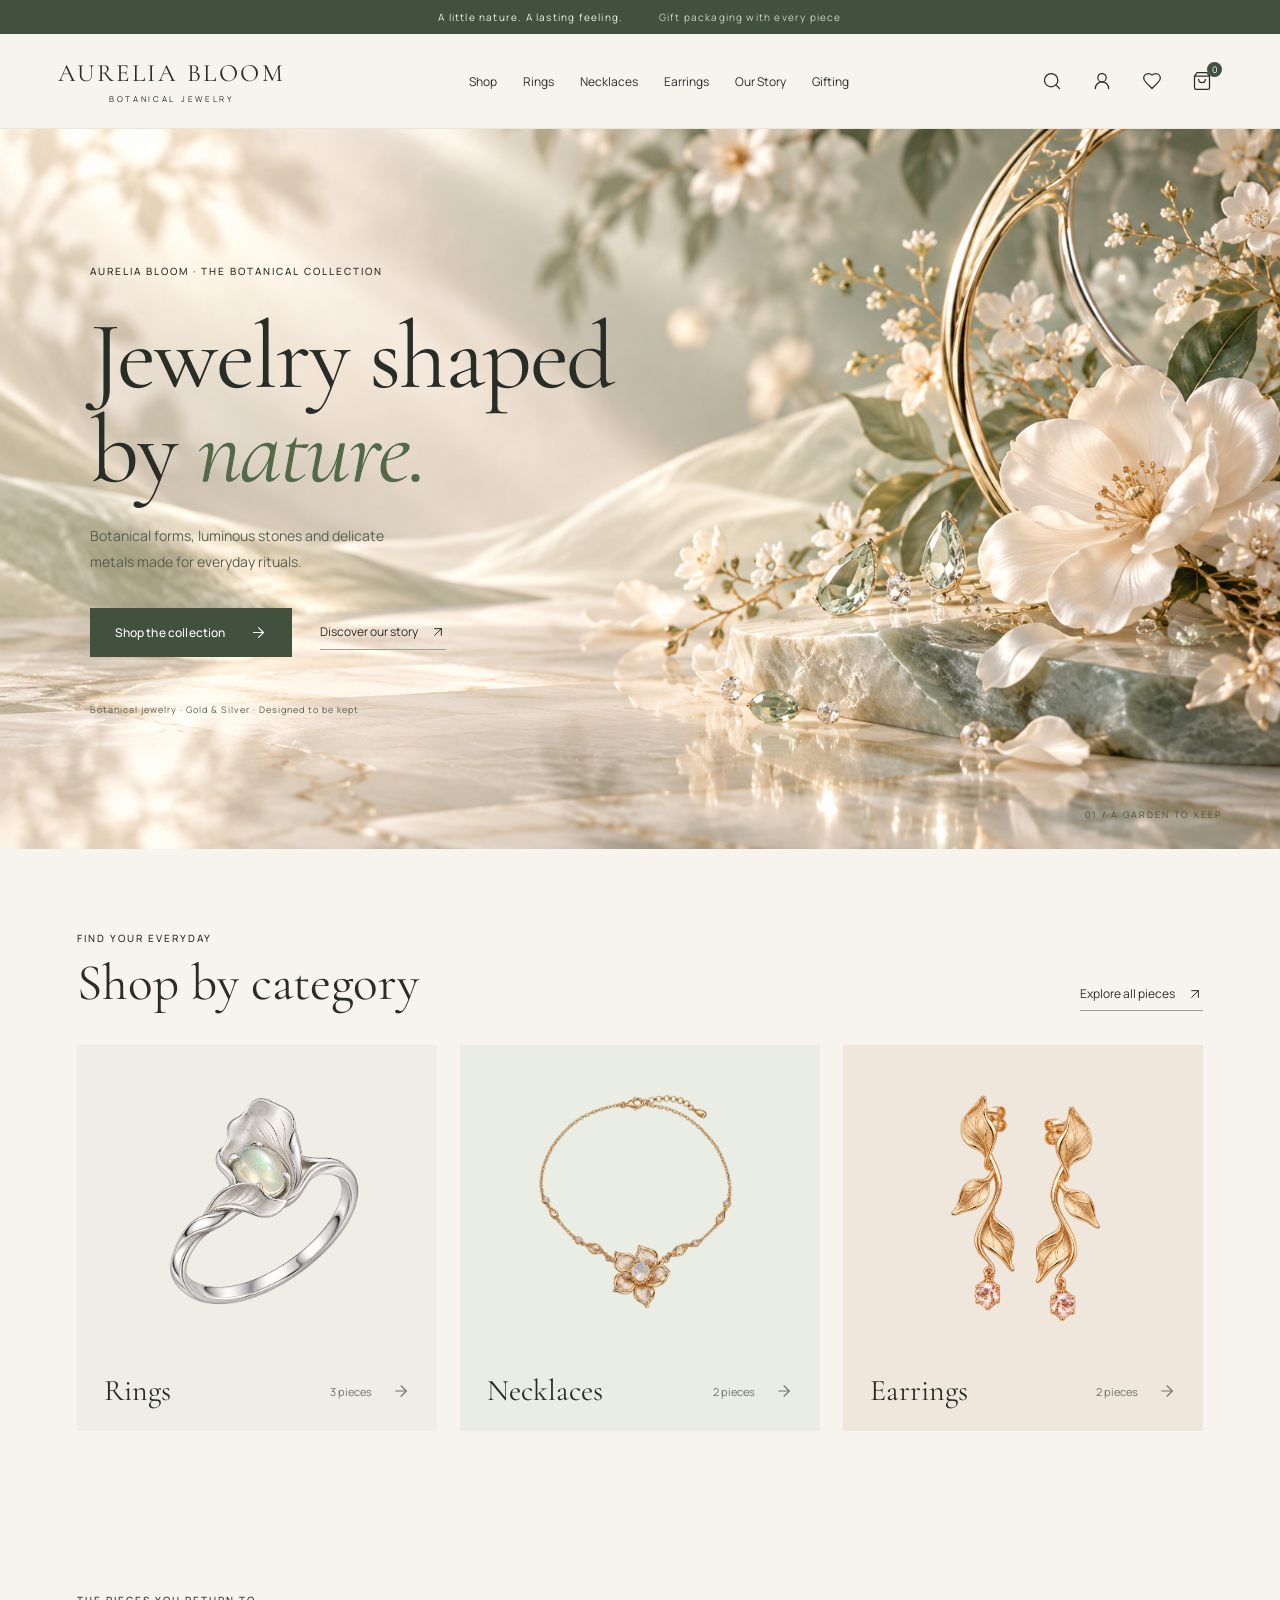
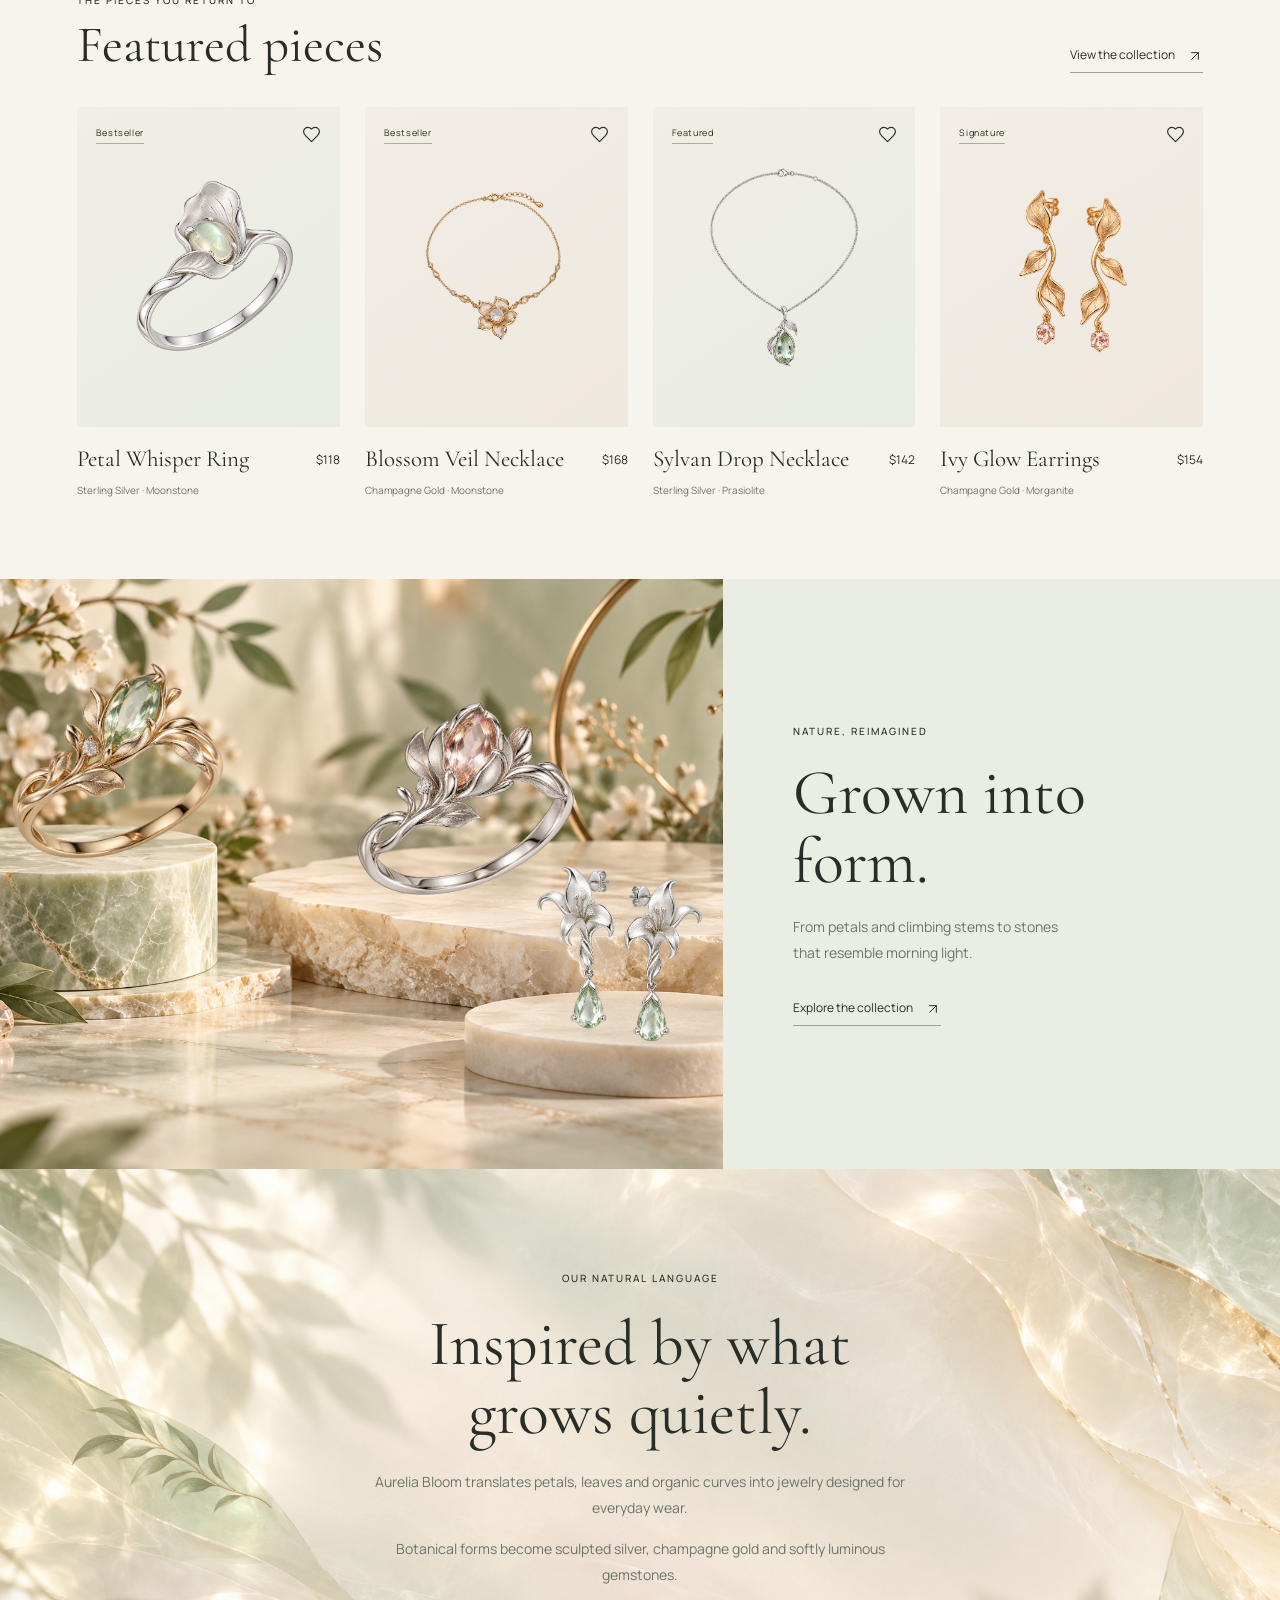
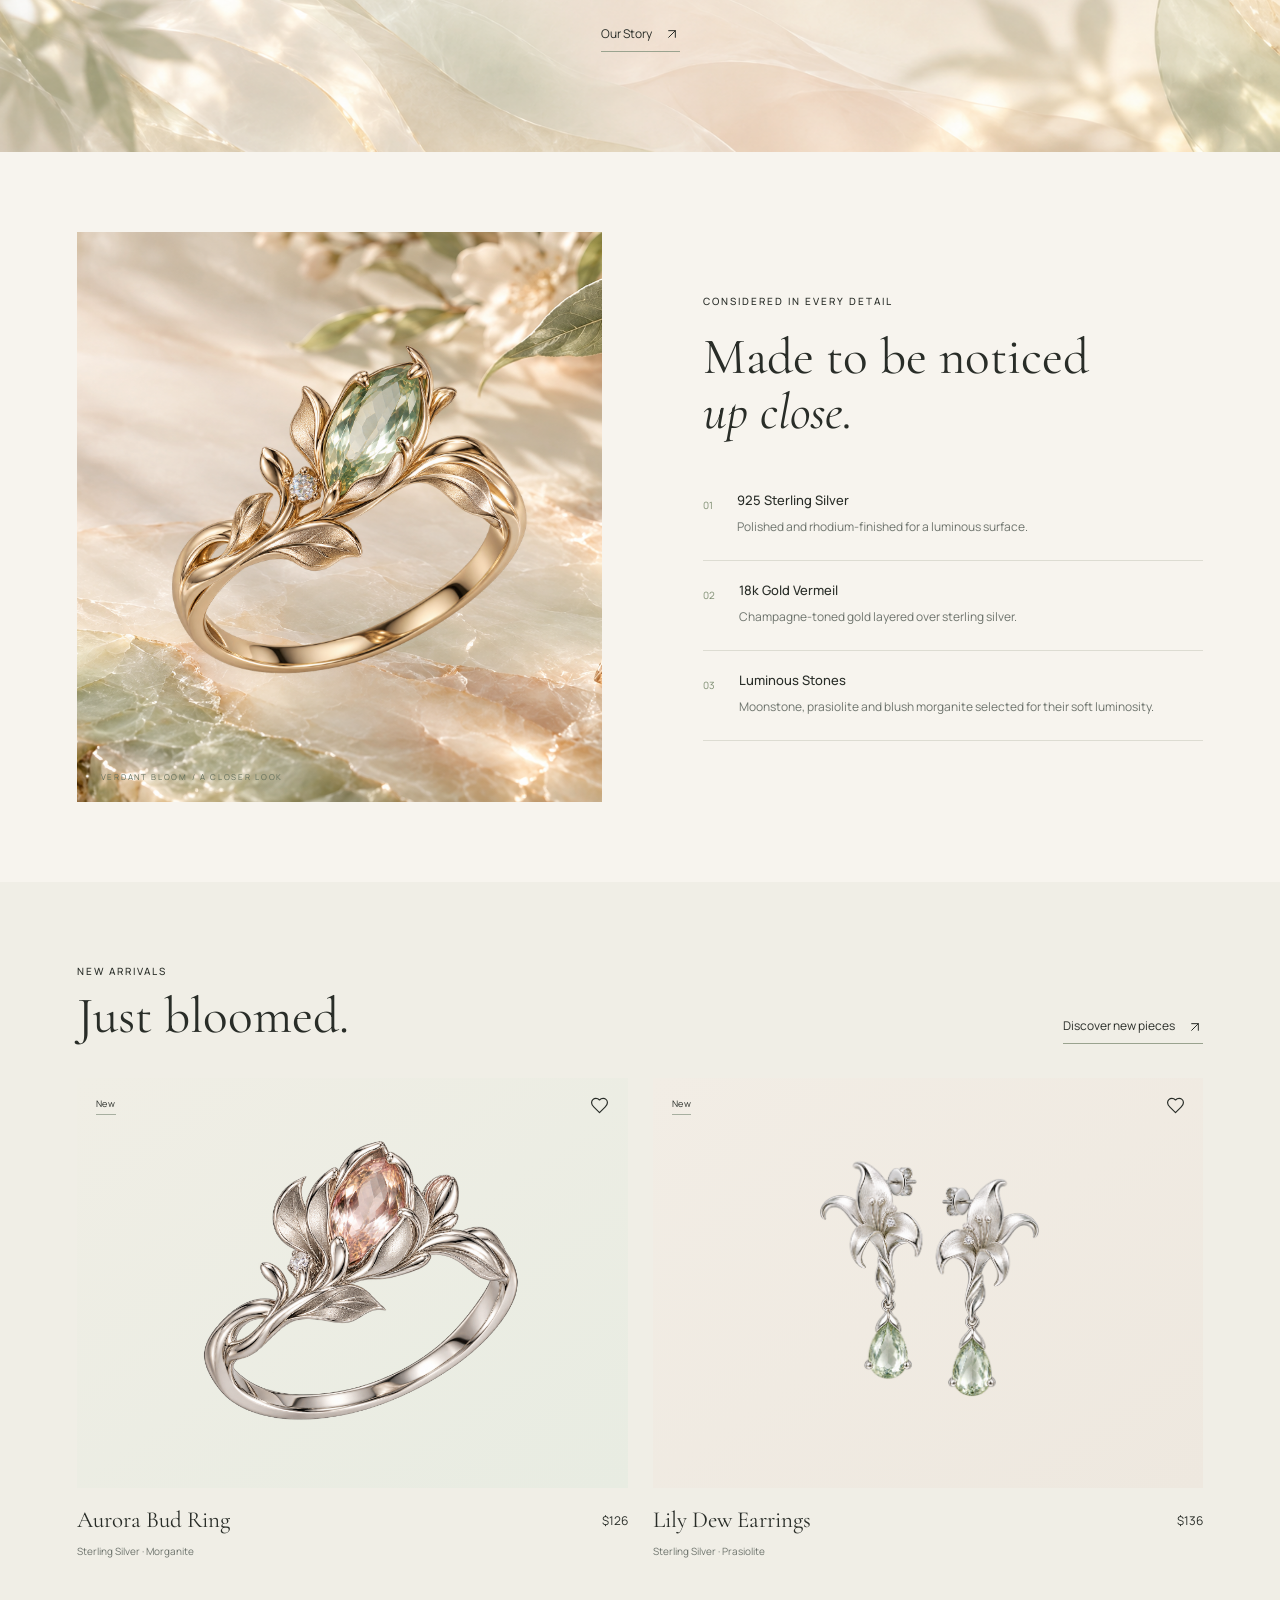
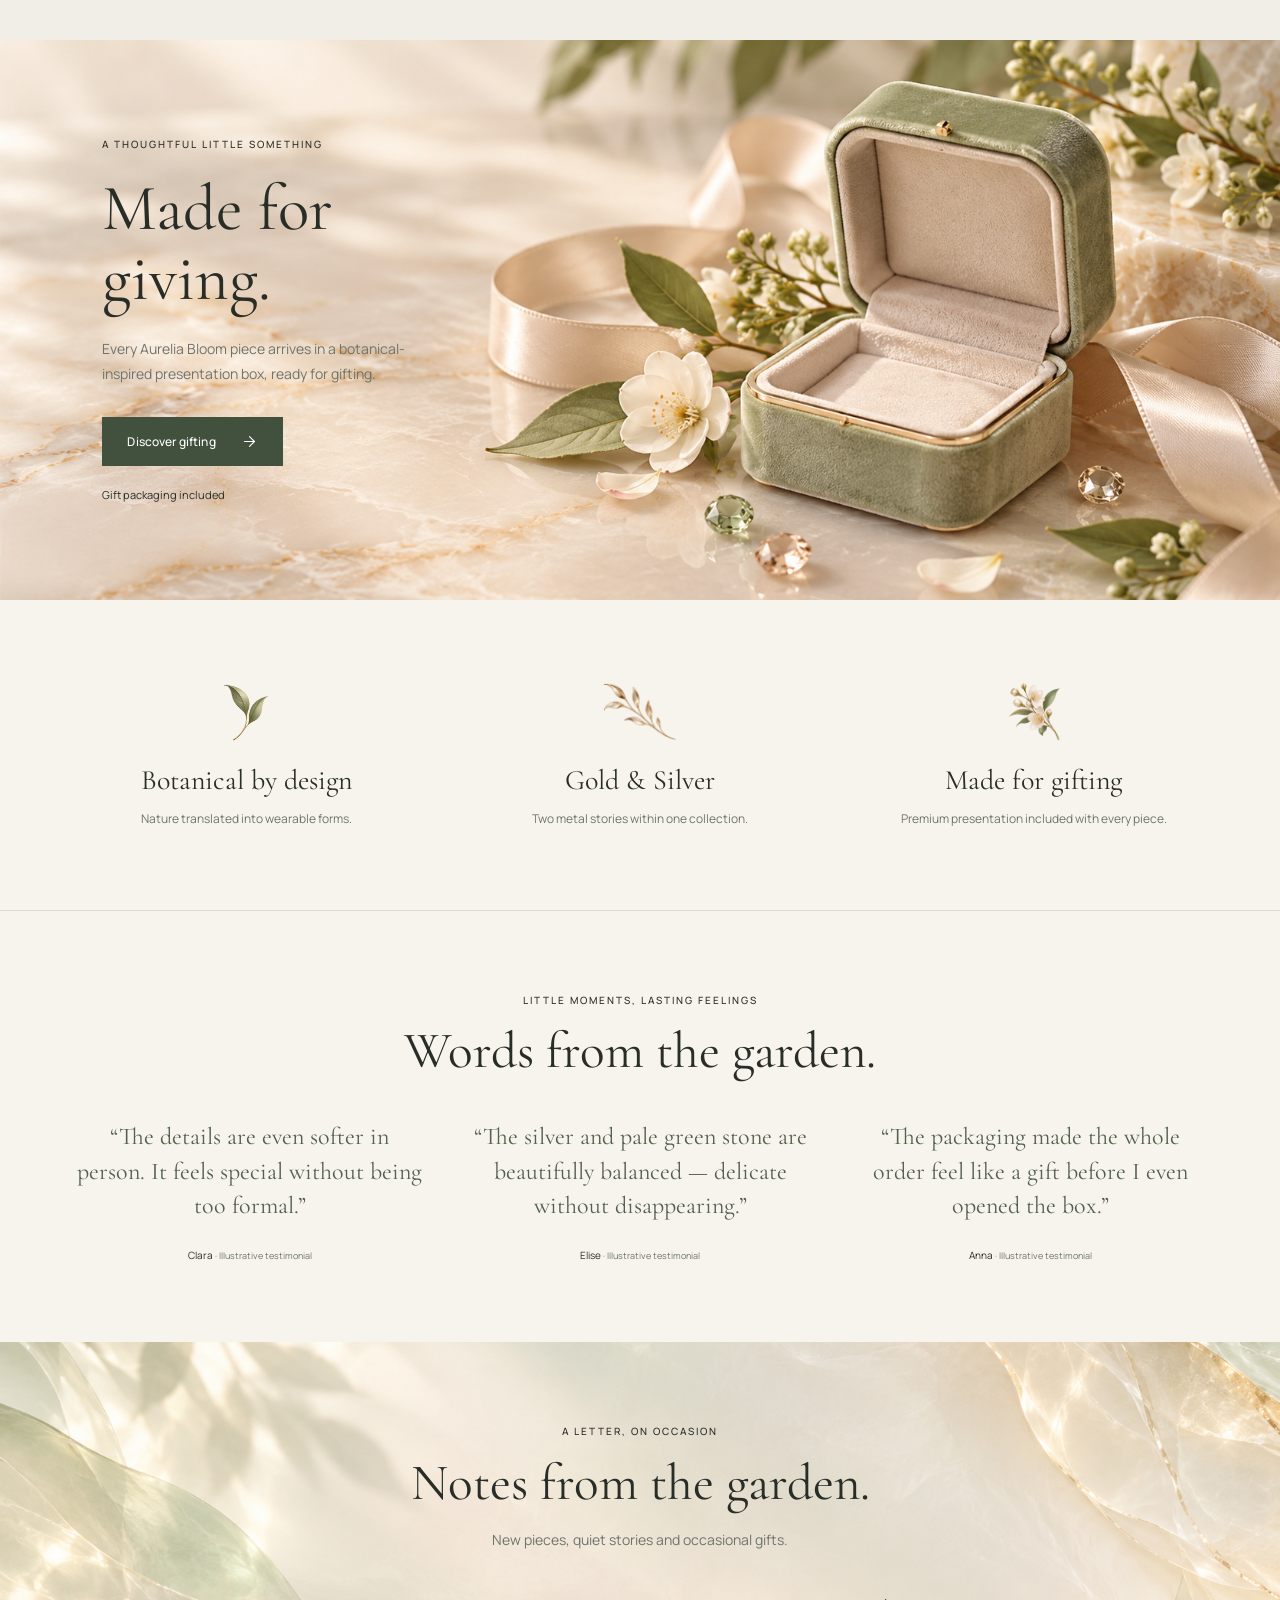
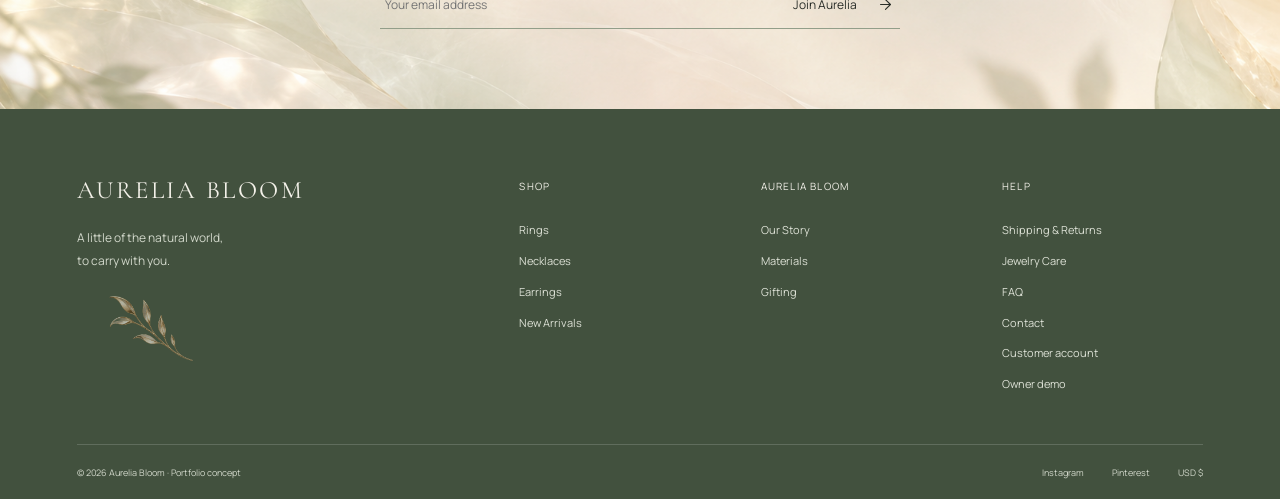
==== commit 106008fe: "Publish Aurelia order account demo" ====
--- a/aurelia-bloom/index.html
+++ b/aurelia-bloom/index.html
@@ -1,4 +1,4 @@
 <!doctype html>
-<html lang="en"><head><meta charset="UTF-8"/><meta name="viewport" content="width=device-width, initial-scale=1.0"/><meta name="theme-color" content="#F7F4EE"/><meta name="description" content="Botanical forms, luminous stones and delicate metals. Discover the Aurelia Bloom jewelry collection."/><link rel="icon" type="image/svg+xml" href="/aurelia-bloom/favicon.svg"/><title>Aurelia Bloom — Botanical Jewelry</title>  <script type="module" crossorigin src="/aurelia-bloom/assets/index-Cqg0pTX4.js"></script>
-  <link rel="stylesheet" crossorigin href="/aurelia-bloom/assets/index-B8gVR_1L.css">
+<html lang="en"><head><meta charset="UTF-8"/><meta name="viewport" content="width=device-width, initial-scale=1.0"/><meta name="theme-color" content="#F7F4EE"/><meta name="description" content="Botanical forms, luminous stones and delicate metals. Discover the Aurelia Bloom jewelry collection."/><link rel="icon" type="image/svg+xml" href="/aurelia-bloom/favicon.svg"/><title>Aurelia Bloom — Botanical Jewelry</title>  <script type="module" crossorigin src="/aurelia-bloom/assets/index-GTj7i6No.js"></script>
+  <link rel="stylesheet" crossorigin href="/aurelia-bloom/assets/index-BdRMVyyK.css">
 </head><body><div id="root"></div></body></html>
--- a/aurelia-bloom/assets/index-BdRMVyyK.css
+++ b/aurelia-bloom/assets/index-BdRMVyyK.css
@@ -0,0 +1 @@
+@font-face{font-family:Cormorant Garamond;font-style:normal;font-display:swap;font-weight:400;src:url(/aurelia-bloom/assets/cormorant-garamond-latin-400-normal-B-1hWBU7.woff2) format("woff2"),url(/aurelia-bloom/assets/cormorant-garamond-latin-400-normal-B7YtguxJ.woff) format("woff")}@font-face{font-family:Cormorant Garamond;font-style:normal;font-display:swap;font-weight:500;src:url(/aurelia-bloom/assets/cormorant-garamond-latin-500-normal-BsRWmXhO.woff2) format("woff2"),url(/aurelia-bloom/assets/cormorant-garamond-latin-500-normal-zIXX3Q-H.woff) format("woff")}@font-face{font-family:Cormorant Garamond;font-style:italic;font-display:swap;font-weight:400;src:url(/aurelia-bloom/assets/cormorant-garamond-latin-400-italic-Dc_OZ8oc.woff2) format("woff2"),url(/aurelia-bloom/assets/cormorant-garamond-latin-400-italic-BLh7T8o8.woff) format("woff")}@font-face{font-family:Manrope;font-style:normal;font-display:swap;font-weight:400;src:url(/aurelia-bloom/assets/manrope-latin-400-normal-PaqtzbVb.woff2) format("woff2"),url(/aurelia-bloom/assets/manrope-latin-400-normal-8tf8FM3T.woff) format("woff")}@font-face{font-family:Manrope;font-style:normal;font-display:swap;font-weight:500;src:url(/aurelia-bloom/assets/manrope-latin-500-normal-BYYD-dBL.woff2) format("woff2"),url(/aurelia-bloom/assets/manrope-latin-500-normal-DMZssgOp.woff) format("woff")}@font-face{font-family:Manrope;font-style:normal;font-display:swap;font-weight:600;src:url(/aurelia-bloom/assets/manrope-latin-600-normal-4f0koTD-.woff2) format("woff2"),url(/aurelia-bloom/assets/manrope-latin-600-normal-BqgrALkZ.woff) format("woff")}:root{--aurelia-ivory: #F7F4EE;--aurelia-cream: #F1ECE4;--aurelia-sage: #9EBA97;--aurelia-celadon: #C8D4C0;--aurelia-champagne: #E9C59A;--aurelia-pearl: #DDD7D3;--aurelia-ink: #292D28;--aurelia-muted: #6E746D;--deep-sage: #42513e;--line: #dddcd2;--serif: "Cormorant Garamond",Georgia,serif;--sans: Manrope,Arial,sans-serif;color:var(--aurelia-ink);background:var(--aurelia-ivory);font-family:var(--sans);font-size:14px;font-synthesis:none}*{box-sizing:border-box}body{margin:0}button,input,textarea,select{font:inherit;color:inherit}button,a,input,select,textarea{-webkit-tap-highlight-color:transparent}button{cursor:pointer}a{color:inherit;text-decoration:none}button{background:none;border-width:medium;border-style:none;border-color:currentcolor;border-image:none}img{max-width:100%;display:block}svg{flex-shrink:0;stroke-width:1.5}h1,h2,h3,p{margin:0}h1,h2,h3{font-family:var(--serif);font-weight:400;line-height:1.08}h1{font-size:clamp(48px,5.5vw,82px)}h2{font-size:clamp(36px,4vw,54px)}h3{font-size:27px}p{line-height:1.85;color:var(--aurelia-muted)}em{font-weight:400}small{display:block;font-size:11px;line-height:1.7}strong{font-weight:600}button:disabled{opacity:.4;cursor:default}:focus-visible{outline:2px solid var(--deep-sage);outline-offset:4px}input:focus-visible,textarea:focus-visible,select:focus-visible{outline-offset:1px}::selection{background:var(--aurelia-celadon)}.sr-only{position:absolute;width:1px;height:1px;padding:0;overflow:hidden;clip:rect(0px,0px,0px,0px);white-space:nowrap;border:0px}.skip-link{position:fixed;top:-100px;left:16px;z-index:100;background:var(--deep-sage);color:#fff;padding:12px}.skip-link:focus{top:12px}.announcement{text-align:center;background:var(--deep-sage);color:#f2eee5;font-size:10px;letter-spacing:1.2px;padding:10px 24px}.announcement span{margin-left:32px;opacity:.8}.site-header{height:95px;display:flex;align-items:center;justify-content:space-between;padding:0 4.5%;gap:24px;position:sticky;top:0;z-index:20;background:#f7f4eef5;border-bottom:1px solid rgba(221,220,210,.54);-webkit-backdrop-filter:blur(12px);backdrop-filter:blur(12px)}.wordmark{font-family:var(--serif);font-size:25px;letter-spacing:2.5px;white-space:nowrap}.wordmark span{font-family:var(--sans);font-size:8px;letter-spacing:2.7px;display:block;text-align:center;margin-top:5px}.site-header nav{display:flex;gap:26px;font-size:12px}.site-header nav a{position:relative;padding:10px 0}.site-header nav a:after{content:"";position:absolute;bottom:3px;left:0;width:0px;height:1px;background:var(--deep-sage);transition:width .25s}.site-header nav a:hover:after{width:100%}.header-actions{display:flex;gap:10px;align-items:center}.icon-button{width:40px;height:40px;display:inline-flex;align-items:center;justify-content:center;position:relative;border-radius:50%}.icon-button:hover{background:#d7ddcf66}.count{font-size:9px;position:absolute;right:0;top:1px;min-width:15px;height:15px;border-radius:50%;background:var(--deep-sage);color:#fff;text-align:center;line-height:15px}.mobile-menu{display:none}.button{min-height:49px;display:inline-flex;align-items:center;justify-content:center;gap:25px;background:var(--deep-sage);color:#fff;padding:14px 24px;font-size:12px;font-weight:500;border:1px solid var(--deep-sage);transition:background .2s,transform .2s;letter-spacing:.15px}.button:hover{background:#57684f}.button.outline{background:transparent;color:var(--deep-sage);border-color:#b3baa9}.button.outline:hover{background:#e5e9de}.button.full{width:100%}.text-link{display:inline-flex;align-items:center;gap:12px;font-size:12px;padding:8px 0;border-bottom:1px solid rgb(154,163,143);line-height:1.4}.text-link:hover{color:#63765c}.eyebrow{font-family:var(--sans);font-size:10px;font-weight:500;letter-spacing:2px;line-height:1.8;display:block;text-transform:uppercase}.hero{min-height:calc(-126px + 91vh);height:720px;max-height:880px;position:relative;background-size:cover;background-position:center center;display:flex;align-items:center;padding:5% 7%}.hero-copy{max-width:600px}.hero h1{font-size:clamp(68px,7.5vw,110px);line-height:.98;letter-spacing:-2px;margin:30px 0 25px}.hero h1 em{color:#52694a}.hero p{color:#586051;font-size:14px;max-width:420px}.hero-actions{display:flex;gap:28px;align-items:center;margin-top:34px}.hero-note{display:block;font-size:9px;letter-spacing:1px;margin-top:46px;color:#57614d}.hero-index{position:absolute;bottom:28px;right:4.5%;font-size:9px;letter-spacing:2px;color:#46543e}.section{padding:80px 6%;max-width:1600px;margin:0 auto}.section-heading{display:flex;align-items:end;justify-content:space-between;gap:24px;margin-bottom:34px}.section-heading h2{margin-top:9px}.category-grid{display:grid;grid-template-columns:repeat(3,minmax(0px,1fr));gap:23px}.category{position:relative;background:#efeee6;overflow:hidden}.category-1{background:#e9ede3}.category-2{background:#f0e7dc}.category img{height:330px;width:100%;object-fit:contain;padding:35px 35px 50px;transition:transform .6s}.category:hover img{transform:scale(1.035)}.category>div{display:flex;align-items:center;justify-content:space-between;padding:0 27px 23px}.category h3{font-size:30px}.category span{font-size:11px;display:flex;gap:20px;align-items:center;color:var(--aurelia-muted)}.product-grid{display:grid;gap:25px}.four{grid-template-columns:repeat(4,minmax(0px,1fr))}.three{grid-template-columns:repeat(3,minmax(0px,1fr))}.two{grid-template-columns:repeat(2,minmax(0px,1fr))}.product-surface{position:relative;background:linear-gradient(145deg,#f0eee5,#e8ece2);overflow:hidden}.product-card:nth-child(2n) .product-surface{background:linear-gradient(145deg,#f2ede5,#eee8df)}.product-surface img{width:100%;height:320px;object-fit:contain;padding:30px;transition:transform .6s}.product-card:hover .product-surface img{transform:scale(1.035)}.badge{position:absolute;top:19px;left:19px;font-size:9px;letter-spacing:.6px;border-bottom:1px solid rgb(167,175,160);padding-bottom:4px;z-index:1}.wish{position:absolute;top:8px;right:8px;z-index:2}.saved{color:#637653}.product-caption{display:flex;justify-content:space-between;gap:10px;padding-top:19px;align-items:start}.product-caption h3{font-size:23px;line-height:1.2}.product-caption p{font-size:10px;margin-top:7px}.product-caption>span{font-size:12px;padding-top:5px;white-space:nowrap}.editorial{display:grid;grid-template-columns:1.3fr 1fr;background:#e9ede3}.editorial-scene{min-height:590px;position:relative;overflow:hidden;background-size:cover;background-position:center center}.editorial-scene img{position:absolute;object-fit:contain}.scene-ring{width:39%;height:43%;bottom:47%;left:-4%}.scene-silver-ring{width:37%;height:37%;bottom:44%;left:45%}.scene-earrings{width:31%;height:38%;bottom:17%;right:-1%}.editorial-copy{padding:70px;align-self:center}.editorial-copy h2{font-size:64px;margin:18px 0}.editorial-copy p{max-width:290px;margin-bottom:26px}.story-preview{padding:100px 26%;text-align:center;position:relative;background-size:cover;background-position:center center}.story-preview h2{font-size:64px;margin:22px 0}.story-preview p{max-width:550px;margin:15px auto}.story-preview .text-link{margin-top:15px}.story-preview>img{position:absolute;left:5%;bottom:18%;width:17%;height:65%;object-fit:contain;opacity:.55}.craft{display:grid;grid-template-columns:1.05fr 1fr;gap:9%;align-items:center}.craft-visual{height:570px;position:relative;background-size:cover;background-position:center center}.craft-visual img{width:100%;height:100%;object-fit:contain;padding:25px}.image-note{position:absolute;bottom:20px;left:24px;font-size:8px;letter-spacing:1.7px;color:#63705c}.craft h2{margin:20px 0 30px}.craft-detail{display:flex;gap:24px;padding:22px 0;border-bottom:1px solid var(--line)}.craft-detail>span{font-size:10px;color:#7d8d71;padding-top:5px}.craft-detail h3{font-family:var(--sans);font-size:13px;font-weight:500;margin-bottom:9px}.craft-detail p{font-size:12px}.new-section{background:#f0eee6}.new-section .product-surface img{height:410px;padding:55px}.gift-banner,.gifting-hero{min-height:560px;background-size:cover;background-position:center center;display:flex;align-items:center;padding:75px 8%}.gift-banner>div,.gifting-hero>div{max-width:400px}.gift-banner h2{font-size:65px;margin:21px 0}.gift-banner p{max-width:330px;margin-bottom:30px}.gift-banner small{margin-top:20px}.values{display:grid;grid-template-columns:repeat(3,1fr);gap:55px;text-align:center;border-bottom:1px solid var(--line)}.values img{width:90px;height:65px;object-fit:contain;margin:0 auto 20px}.values h3{font-size:28px;margin-bottom:13px}.values p{font-size:12px}.testimonials{text-align:center}.testimonials h2{margin:15px 0 40px}.testimonials>div{display:grid;grid-template-columns:repeat(3,1fr);gap:45px}blockquote{margin:0}blockquote p{font-family:var(--serif);font-size:24px;line-height:1.45;color:#53614c}cite{display:block;font-style:normal;font-size:10px;margin-top:24px}cite span{color:var(--aurelia-muted);font-size:9px}.newsletter{text-align:center;padding:80px 24px;background-size:cover;background-position:center center}.newsletter h2{margin:16px 0}.newsletter form{display:flex;max-width:520px;margin:28px auto 0;border-bottom:1px solid rgb(146,158,137)}.newsletter input{border-width:medium;border-style:none;border-color:currentcolor;border-image:none;background:transparent;padding:15px 5px;flex:1 1 0%;min-width:0px;font-size:12px}.newsletter button{display:flex;align-items:center;gap:20px;font-size:12px;padding:15px 6px}.newsletter .success{margin-top:25px}footer{background:var(--deep-sage);color:#f3f1e9;padding:66px 6% 20px}.footer-top{display:grid;grid-template-columns:2fr 1fr 1fr 1fr;gap:40px}.footer-brand p{color:#d1d7ca;font-size:12px;margin-top:22px}.footer-brand img{width:150px;height:75px;object-fit:contain;margin-top:20px;opacity:.6}.footer-column h3{font-family:var(--sans);font-size:10px;letter-spacing:1.2px;margin:6px 0 23px;text-transform:uppercase}.footer-column a{display:block;font-size:11px;color:#dde1d6;line-height:2.8}.footer-column a:hover{text-decoration:underline}.footer-bottom{border-top:1px solid rgba(255,255,255,.16);display:flex;align-items:center;justify-content:space-between;font-size:9px;color:#d2d8cb;margin-top:44px;padding-top:21px}.footer-bottom>div{display:flex;gap:28px}.footer-bottom button{padding:0;font-size:9px;color:inherit}.page-heading{text-align:center;padding:10px 0 48px}.page-heading h1{margin:15px 0 18px}.page-heading>svg{margin:auto}.shop{padding-top:55px}.filter-toolbar{display:flex;justify-content:space-between;gap:22px;border-top:1px solid var(--line);border-bottom:1px solid var(--line);padding:22px 0}.desktop-filters{display:flex;gap:25px;flex:1 1 0%}.desktop-filters label,.mobile-filters label{display:flex;flex-direction:column;gap:8px;font-size:10px;color:var(--aurelia-muted)}select{background:transparent;border:0px;font-size:12px;padding:8px 20px 8px 0;max-width:100%}.shop-search input{width:215px;border-width:0px 0px 1px;border-style:none none solid;border-color:currentcolor currentcolor rgb(185,192,176);border-image:none;background:transparent;padding:14px 0;font-size:12px}.filter-mobile{display:none}.results-line{display:flex;justify-content:space-between;align-items:center;font-size:11px;color:var(--aurelia-muted);margin:22px 0 30px;min-height:30px}.shop .product-surface img{height:365px;padding:38px}.empty{text-align:center;min-height:450px;padding:90px 25px;display:flex;align-items:center;justify-content:center;flex-direction:column;gap:24px}.empty h1{font-size:50px;max-width:700px}.empty h3{font-size:34px}.empty p{max-width:480px}.overlay{position:fixed;top:0;right:0;bottom:0;left:0;z-index:80;background:#27302159;-webkit-backdrop-filter:blur(3px);backdrop-filter:blur(3px);display:flex;align-items:center;justify-content:center;padding:35px}.dialog{background:var(--aurelia-ivory);width:640px;max-width:100%;max-height:90dvh;overflow:auto;padding:30px;box-shadow:#0002 0 20px 80px;animation:.25s ease 0s 1 normal none running fade-in}.dialog.drawer{position:absolute;top:0;bottom:0;right:0;max-height:100%;width:510px;padding:30px;animation:.3s ease 0s 1 normal none running slide-in;display:flex;flex-direction:column}.dialog-heading{display:flex;justify-content:space-between;align-items:center;gap:20px;margin-bottom:27px}.dialog-heading h2{font-size:35px}.search-field{display:flex;align-items:center;gap:15px;padding-bottom:12px;border-bottom:1px solid rgb(165,175,155);margin-bottom:25px}.search-field input{min-width:0px;flex:1 1 0%;background:transparent;border:0px;padding:8px;font-size:14px}.search-results{max-height:49vh;overflow:auto;margin:15px 0 25px}.search-results>a{display:flex;align-items:center;gap:18px;padding:9px 0;border-bottom:1px solid var(--line);font-size:12px}.search-results img{width:65px;height:65px;object-fit:contain;background:#e9ece3;padding:5px}.search-results>a>span:nth-child(2){flex:1 1 0%}.search-results small{font-size:10px;color:var(--aurelia-muted);margin-top:5px}.mobile-nav{display:flex;flex-direction:column;gap:15px;font-family:var(--serif);font-size:35px}.mobile-nav button{text-align:left;font:inherit;padding:0}.mobile-filters{display:flex;flex-direction:column;gap:25px;margin-bottom:35px}.mobile-filters label{font-size:12px}.mobile-filters select{border-bottom:1px solid var(--line);font-size:15px;padding:12px 0}.bag-items{width:100%}.bag-item{display:grid;grid-template-columns:100px 1fr auto;gap:18px;border-bottom:1px solid var(--line);padding:23px 0;align-items:start}.bag-item img{width:100%;height:115px;object-fit:contain;background:#eceee5;padding:8px}.bag-item h3{font-size:24px;margin:4px 0 8px}.bag-item p,.bag-item span{font-size:10px;line-height:1.7}.bag-item span{color:var(--aurelia-muted)}.line-end{display:flex;align-items:end;flex-direction:column;justify-content:space-between;gap:40px}.line-end strong{font-size:12px}.quantity{display:inline-flex;height:40px;align-items:center;border:1px solid rgb(195,200,185);margin-top:12px}.quantity button{width:34px;height:38px;display:grid;place-items:center}.quantity span{min-width:30px;text-align:center;font-size:12px;color:var(--aurelia-ink)}.drawer-summary{margin-top:auto;padding-top:30px}.drawer-summary>p{font-size:11px;margin:10px 0 20px}.drawer-summary .button{margin-bottom:12px}.summary-row{display:flex;align-items:center;justify-content:space-between;gap:15px;font-size:12px;margin-bottom:19px}.summary-row small{display:inline}.drawer-summary .summary-row{font-size:16px}.breadcrumb{display:flex;flex-wrap:wrap;gap:12px;font-size:10px;color:var(--aurelia-muted);margin-bottom:35px}.product-page{padding-top:35px}.product-detail{display:grid;grid-template-columns:1.15fr 1fr;gap:7%}.product-main-image{height:680px;max-height:70vw;background:radial-gradient(#f5f3eb,#e7ece1);position:sticky;top:128px}.product-main-image img{width:100%;height:100%;object-fit:contain;padding:38px}.product-info{padding:20px 0}.product-info h1{font-size:60px;margin:13px 0}.tagline{font-family:var(--serif);font-style:italic;font-size:24px;color:#748066}.product-price{font-size:20px;margin:20px 0;color:var(--aurelia-ink)}.product-info>p:not(.tagline):not(.product-price):not(.small-note){font-size:13px}.metadata{margin:27px 0;padding:22px 0;border-block:1px solid var(--line);display:grid;gap:12px}.metadata>div{display:grid;grid-template-columns:100px 1fr;font-size:11px}.metadata dt{color:var(--aurelia-muted)}.metadata dd{margin:0}fieldset{border:0px;padding:0;margin:0}.size-select legend{display:flex;justify-content:space-between;width:100%;font-size:12px;margin-bottom:15px}.size-select legend a{font-size:10px;text-decoration:underline;color:var(--aurelia-muted)}.size-select>div{display:flex;gap:10px}.size-select button{width:46px;height:44px;border:1px solid rgb(197,203,187);font-size:12px}.size-select button.selected{background:var(--deep-sage);color:#fff;border-color:var(--deep-sage)}.add-row{display:flex;gap:17px;align-items:stretch;margin-top:26px}.add-row .quantity{height:50px;margin:0}.add-row .quantity button{height:48px}.add-row .button{flex:1 1 0%}.wishlist-action{display:flex;align-items:center;justify-content:center;gap:13px;font-size:12px;width:100%;padding:19px 0}.small-note{font-size:10px;line-height:1.8}.product-info>.small-note{text-align:center;margin:6px 0 27px}.accordions{border-top:1px solid var(--line)}details{border-bottom:1px solid var(--line);scroll-margin-top:125px}summary{cursor:pointer;list-style:none;padding:20px 0;font-size:12px;display:flex;align-items:center;justify-content:space-between;gap:15px}summary::-webkit-details-marker{display:none}summary:after{content:"+";font-family:var(--sans);font-size:20px;font-weight:400}details[open]>summary:after{content:"−"}details>p{font-size:12px;padding-bottom:25px;white-space:pre-line}.piece-story{text-align:center;background:#eeeee5;padding-inline:25%}.piece-story h2{margin:18px 0 25px}.piece-story p{font-size:13px;margin:15px 0}.wishlist-controls{display:flex;justify-content:space-between;align-items:center;margin-top:20px;gap:10px}.wishlist-controls .button{font-size:10px;min-height:42px;padding:10px 15px}.commerce-grid{display:grid;grid-template-columns:minmax(0px,1.45fr) minmax(280px,1fr);gap:8%;align-items:start}.commerce-grid>.order-summary,.checkout-aside{position:sticky;top:122px}.order-summary{background:#eeefe6;padding:30px}.order-summary h2{font-size:32px;margin-bottom:30px}.total{border-top:1px solid rgb(189,197,177);padding-top:20px;font-size:17px;margin-top:22px}.order-summary .small-note{margin:15px 0 25px}.promo{margin:28px 0}.promo label{font-size:11px}.promo>div{display:flex;border-bottom:1px solid rgb(157,168,145);margin-top:12px}.promo input{width:100%;min-width:0px;border:0px;background:transparent;padding:12px 0;font-size:12px}.promo button{font-size:11px}.success{color:#49613e;font-size:12px;line-height:1.8;margin-top:15px}.success .text-link{font-size:10px;margin-left:12px}.error{font-size:11px;color:#984735;line-height:1.6;margin-top:8px}.checkout .page-heading{padding-bottom:48px}.demo-notice{display:flex;justify-content:center;align-items:center;gap:10px;font-size:11px}.checkout fieldset{padding-bottom:30px;margin-bottom:28px;border-bottom:1px solid var(--line)}.checkout legend{font-family:var(--serif);font-size:29px;margin-bottom:25px}.checkout legend>span{font-family:var(--sans);font-size:10px;color:#8e9c83;margin-right:18px}.field{display:flex;flex-direction:column;gap:9px;font-size:11px;margin-bottom:20px}.field input,.field select,.field textarea{border:1px solid rgb(201,206,191);padding:14px;background:#fff5;border-radius:0;width:100%;min-height:47px}.field textarea{min-height:130px;resize:vertical}.field [aria-invalid=true]{border-color:#a25540}.form-grid{display:grid;grid-template-columns:1fr 1fr;gap:0px 20px}.field-address,.field-card,.field-cardName{grid-column:1 / -1}.delivery-option{display:flex;gap:15px;align-items:center;padding:18px;border:1px solid var(--line);margin-bottom:12px;font-size:12px}.delivery-option.selected{border-color:#8d9d7f;background:#ebefe4}.delivery-option>span{flex:1 1 0%}.delivery-option small{font-size:10px;color:var(--aurelia-muted);margin-top:5px}input[type=radio],input[type=checkbox]{accent-color:var(--deep-sage);width:17px;height:17px;flex-shrink:0}.demo-card-note{font-size:11px;margin-bottom:20px}.checkbox{display:flex;align-items:center;gap:11px;font-size:12px}.gift-message{margin-top:24px}.checkout-items{padding:10px 0 25px;border-bottom:0px}.checkout-items summary{font-family:var(--serif);font-size:28px}.checkout-items>div{display:grid;grid-template-columns:64px 1fr auto;gap:13px;align-items:center;padding:12px 0;font-size:11px}.checkout-items img{width:64px;height:64px;object-fit:contain;background:#e9ece1;padding:4px}.checkout-items small{color:var(--aurelia-muted);font-size:10px;margin-top:4px}.confirmation{text-align:center;max-width:900px}.confirmation-mark{width:65px;height:65px;background:#e7eddf;color:#607554;display:grid;place-items:center;border-radius:50%;margin:0 auto 30px}.confirmation h1{margin:15px 0 20px}.confirmation-box{text-align:left;background:#eeefe5;padding:35px;margin:40px auto;max-width:600px}.confirmation-item{display:grid;grid-template-columns:70px 1fr auto;gap:18px;align-items:center;font-size:12px;border-bottom:1px solid var(--line);padding:20px 0;margin-bottom:15px}.confirmation-item img{width:70px;height:70px;object-fit:contain}.confirmation-item small{color:var(--aurelia-muted);margin-top:7px}.gift-note{border-top:1px solid var(--line);padding-top:20px}.gift-note p{margin-top:8px;overflow-wrap:anywhere}.story-hero{text-align:center;position:relative;padding:100px 25px 90px;background-size:cover;background-position:center center}.story-hero h1{margin:26px 0;font-size:90px}.story-hero>img{position:absolute;right:6%;bottom:10%;width:18%;height:70%;object-fit:contain;opacity:.6}.story-chapter{display:grid;grid-template-columns:1fr 2fr;gap:30px;max-width:1200px}.chapter-number{font-family:var(--serif);font-size:100px;color:#b8c2ac}.story-chapter h2{max-width:500px;margin:18px 0 30px}.story-chapter p{margin-top:18px}.form-to-piece{background:#eeefe5}.form-to-piece>.form-grid{grid-template-columns:repeat(3,minmax(0px,1fr));margin-top:30px;gap:30px}.form-to-piece h2{margin:16px 0}.form-to-piece img{height:270px;width:100%;object-fit:contain;padding:20px}.form-to-piece .form-grid>div:nth-child(2) img{transform:scale(1.07);transform-origin:center}.form-to-piece h3,.form-to-piece .form-grid p,.metal-story{text-align:center}.metal-story>p{margin:20px auto 35px}.metal-story .product-grid{max-width:900px;margin:0 auto 35px}.metal-story h3{margin-top:24px}.metal-story .product-surface img{height:330px}.metal-story .product-grid p{font-size:12px;margin-top:12px}.gifting-hero{min-height:640px}.gifting-hero h1{margin:25px 0}.gifting-hero p{margin-bottom:35px;color:#56634e}.gifting-grid{display:grid;grid-template-columns:repeat(4,1fr);gap:35px;margin:55px 0}.gifting-grid h3{margin:18px 0;font-size:30px}.gifting-grid p{font-size:12px}.help{max-width:1250px}.help-grid{display:grid;grid-template-columns:230px 1fr;gap:80px}.help-grid aside{display:flex;flex-direction:column;gap:18px;font-size:12px;align-self:start;position:sticky;top:130px}.help-grid aside>.eyebrow{margin-bottom:13px}.help .accordions summary{font-family:var(--serif);font-size:29px}.help .accordions p{font-size:13px}.contact{padding-top:60px;scroll-margin-top:120px}.contact h2{margin-bottom:15px}.contact>p{font-size:12px;margin-bottom:30px}.contact-success{padding:30px;background:#e9eee1}.contact-success h3{font-size:26px;margin-bottom:15px}.contact-success p{font-size:12px}@keyframes fade-in{0%{opacity:0;transform:translateY(6px)}to{opacity:1;transform:translateY(0)}}@keyframes slide-in{0%{transform:translate(35px);opacity:0}to{transform:translate(0);opacity:1}}@media(min-width:1600px){.hero{padding-left:calc(-700px + 50vw)}}@media(max-width:1200px){.site-header{gap:16px;padding:0 3%}.site-header nav{gap:17px;font-size:11px}.wordmark{font-size:22px;letter-spacing:2px}.header-actions{gap:2px}.section{padding:65px 5%}.hero{height:680px}.four{gap:18px}.product-surface img{height:270px;padding:22px}.product-caption h3{font-size:21px}.product-caption{gap:5px}.product-caption p{font-size:9px}.editorial-copy{padding:45px}.editorial-copy h2{font-size:54px}.editorial-scene{min-height:480px}.story-preview{padding:85px 23%}.craft-visual{height:470px}.desktop-filters{gap:15px}.desktop-filters select{font-size:11px}.shop-search input{width:180px}.product-info h1{font-size:48px}.product-main-image{height:600px}.product-detail{gap:5%}.gifting-grid{gap:25px}.commerce-grid{gap:5%}}@media(max-width:1024px){.site-header nav{display:none}.mobile-menu{display:inline-flex}.site-header{height:82px}.wordmark{margin-right:auto}.hero{height:620px;min-height:75vh;background-position:58% center}.hero h1{font-size:83px}.hero-copy{max-width:480px}.hero p{max-width:340px}.hero-actions{gap:22px;flex-wrap:wrap}.category img{height:270px;padding:25px}.category>div{padding:0 20px 22px}.category h3{font-size:27px}.category span{gap:10px}.four{grid-template-columns:repeat(2,minmax(0px,1fr));gap:35px 24px}.four .product-surface img{height:350px;padding:35px}.product-caption h3{font-size:26px}.product-caption p{font-size:10px}.editorial-copy{padding:35px}.editorial-copy h2{font-size:47px}.story-preview h2{font-size:55px}.craft{gap:5%}.craft h2{font-size:43px}.craft-visual{height:420px}.new-section .product-surface img{height:360px;padding:40px}.gift-banner{min-height:500px}.desktop-filters{display:none}.filter-mobile{display:inline-flex}.filter-toolbar{align-items:center}.shop .product-surface img{height:280px;padding:25px}.product-main-image{height:480px}.product-info h1{font-size:43px}.tagline{font-size:21px}.help-grid{gap:40px;grid-template-columns:180px 1fr}.gifting-grid{grid-template-columns:repeat(2,1fr)}.piece-story{padding-inline:15%}.order-summary{padding:23px}.bag-item{grid-template-columns:80px 1fr auto;gap:12px}.bag-item h3{font-size:21px}.form-to-piece img{height:220px}.footer-top{gap:30px}}@media(max-width:768px){.announcement{font-size:9px;padding:9px 12px}.announcement span{display:none}.site-header{padding:0 18px;height:75px;gap:6px}.wordmark{font-size:22px;letter-spacing:1.5px}.wordmark span{font-size:7px;letter-spacing:2px}.header-actions .icon-button{width:34px}.search-toggle{display:none!important}.hero{height:680px;min-height:0px;max-height:none;padding:60px 6% 45px;align-items:start;background-position:65% center}.hero:before{content:"";position:absolute;top:0;right:0;bottom:0;left:0;background:linear-gradient(90deg,rgba(247,244,238,.9) 0%,rgba(247,244,238,.55) 47%,transparent 100%)}.hero-copy{position:relative;max-width:90%;z-index:1}.hero .eyebrow{font-size:8px;letter-spacing:1.5px}.hero h1{font-size:78px;margin:26px 0;letter-spacing:-1px}.hero p{max-width:310px;font-size:13px}.hero-actions{flex-direction:column;align-items:start;gap:17px;margin-top:28px}.hero-note{margin-top:30px;font-size:8px;max-width:250px;line-height:1.9}.hero-index{font-size:8px}.section{padding:50px 5%}.section-heading{align-items:start;margin-bottom:26px;gap:15px}.section-heading h2{font-size:38px}.section-heading>.text-link{font-size:10px;gap:6px;align-self:end;white-space:nowrap}.eyebrow{font-size:9px;letter-spacing:1.6px}.category-grid{gap:12px}.category img{height:210px;padding:18px 12px}.category>div{flex-direction:column;align-items:start;gap:10px;padding:0 15px 20px}.category h3{font-size:25px}.category span{font-size:9px}.four .product-surface img{height:280px;padding:25px}.product-grid{gap:28px 16px}.three{grid-template-columns:repeat(2,minmax(0px,1fr))}.product-caption h3{font-size:23px}.product-caption p{font-size:9px}.product-caption>span{font-size:11px}.editorial{grid-template-columns:1fr}.editorial-scene{min-height:420px}.editorial-copy{padding:45px 7%}.editorial-copy h2{font-size:52px}.editorial-copy p{max-width:400px}.story-preview{padding:65px 15%}.story-preview>img{left:-1%;width:19%;opacity:.35}.story-preview h2{font-size:49px}.story-preview p{font-size:12px}.craft{grid-template-columns:1fr;gap:35px}.craft-visual{height:450px}.craft h2{font-size:49px}.new-section .product-surface img{height:300px;padding:30px}.gift-banner{min-height:510px;padding:50px 7%;background-position:60% center;position:relative}.gift-banner:before,.gifting-hero:before{content:"";position:absolute;top:0;right:0;bottom:0;left:0;background:linear-gradient(90deg,rgba(245,243,235,.88),rgba(245,243,235,.5) 55%,transparent)}.gift-banner>div,.gifting-hero>div{position:relative;max-width:300px}.gift-banner h2{font-size:54px}.gift-banner p{font-size:12px;max-width:270px}.values{gap:23px;padding-block:45px}.values h3{font-size:23px}.values p{font-size:10px}.values img{width:70px;height:50px}.testimonials>div{gap:25px}.testimonials blockquote p{font-size:21px}.testimonials cite span{display:block}.newsletter{padding:55px 25px}.newsletter h2{font-size:45px}.newsletter p{font-size:12px}.footer-top{grid-template-columns:repeat(3,1fr);gap:25px}.footer-brand{grid-column:1 / -1;display:flex;align-items:center;justify-content:space-between;gap:25px}.footer-brand p{margin:0}.footer-brand img{display:none}.footer-bottom{gap:20px;align-items:start;flex-direction:column}.footer-bottom>div{gap:24px}.page-heading{padding-bottom:35px}.page-heading h1{font-size:52px}.page-heading p{font-size:12px}.shop .product-surface img{height:280px}.breadcrumb{font-size:9px;margin-bottom:25px}.product-detail{grid-template-columns:1fr}.product-main-image{height:520px;max-height:none;position:relative;top:auto}.product-info{padding-top:32px}.product-info h1{font-size:54px}.product-info>.eyebrow{font-size:10px}.piece-story{padding-inline:10%}.commerce-grid{grid-template-columns:1fr;gap:40px}.commerce-grid>.order-summary,.checkout-aside{position:static}.commerce-grid>div>.text-link{margin-top:20px}.order-summary{padding:28px}.bag-item{grid-template-columns:100px 1fr auto;gap:18px}.bag-item h3{font-size:25px}.checkout-aside{grid-row:1}.checkout-items{background:#eeefe6;padding:0 25px}.checkout-items>summary{font-size:26px}.checkout fieldset{margin-bottom:25px;padding-bottom:25px}.story-hero{padding:75px 25px}.story-hero h1{font-size:74px}.story-hero>img{opacity:.3;width:22%;right:0}.story-chapter{grid-template-columns:70px 1fr;gap:18px}.chapter-number{font-size:75px}.story-chapter h2{font-size:45px}.story-chapter p{font-size:12px}.form-to-piece img{height:180px;padding:10px}.form-to-piece>.form-grid{gap:15px}.form-to-piece h3{font-size:27px}.form-to-piece .form-grid p{font-size:11px}.metal-story .product-surface img{height:270px;padding:22px}.metal-story>p{font-size:12px}.gifting-hero{position:relative;min-height:550px;background-position:65% center;padding:65px 7%}.gifting-hero h1{font-size:64px}.gifting-grid{margin:35px 0;gap:30px}.help-grid{grid-template-columns:1fr;gap:30px}.help-grid aside{position:static;flex-flow:wrap;gap:12px 20px;font-size:10px}.help-grid aside>.eyebrow{width:100%;margin:0}.help .accordions summary{font-size:27px}.confirmation h1{font-size:53px}}@media(max-width:480px){.site-header{padding:0 10px}.site-header .wordmark{font-size:18px;letter-spacing:1.3px}.site-header .wordmark span{font-size:6px;letter-spacing:1.8px}.mobile-menu{width:34px}.hero{height:665px;padding-top:48px;background-position:63% center}.hero h1{font-size:67px}.hero p{max-width:270px}.hero-copy{max-width:100%}.hero-note{max-width:250px}.hero .button{padding:14px 20px}.section-heading{flex-wrap:wrap;align-items:end}.section-heading>.text-link{font-size:10px}.section-heading h2{font-size:35px}.categories .section-heading>.text-link{display:none}.category-grid{grid-template-columns:1fr}.category{display:grid;grid-template-columns:1fr 1fr;min-height:210px}.category img{height:210px;padding:20px 8px}.category>div{padding:30px 18px;justify-content:center;align-items:start}.category h3{font-size:35px}.category span{font-size:11px;gap:20px}.product-grid{gap:28px 12px}.product-surface img,.four .product-surface img,.shop .product-surface img{height:215px;padding:20px 8px}.badge{top:12px;left:12px;font-size:8px}.wish{top:2px;right:2px;width:34px;height:34px}.product-caption{flex-wrap:wrap;gap:7px;padding-top:14px}.product-caption h3{font-size:23px}.product-caption p{font-size:9px;line-height:1.6}.product-caption>span{padding:0;width:100%;font-size:11px}.editorial-scene{min-height:330px}.editorial-copy h2{font-size:46px}.story-preview{padding:60px 9%}.story-preview h2{font-size:47px}.story-preview>img{display:none}.craft-visual{height:360px}.craft h2{font-size:45px}.new-section .product-surface img{height:250px;padding:23px 5px}.gift-banner{min-height:470px}.gift-banner h2{font-size:51px}.values{grid-template-columns:1fr;gap:32px}.values h3{font-size:28px}.values p{font-size:12px}.testimonials>div{grid-template-columns:1fr;gap:35px}.testimonials blockquote{padding-inline:15px}.testimonials blockquote p{font-size:25px}.testimonials cite span{display:inline}.newsletter h2{font-size:42px}.newsletter form{font-size:11px}.newsletter button{gap:8px;font-size:11px}.newsletter input{font-size:11px}.footer-brand{display:block}.footer-brand p{margin-top:15px;font-size:11px}.footer-top{gap:23px 13px}.footer-column h3{font-size:9px;letter-spacing:.6px}.footer-column a{font-size:10px}.footer-bottom{font-size:8px}.page-heading h1{font-size:46px}.filter-toolbar{gap:14px}.filter-toolbar .button{padding:12px;font-size:10px;gap:8px;min-height:43px;white-space:nowrap}.shop-search{min-width:0px}.shop-search input{width:100%;font-size:10px}.dialog{padding:22px;max-height:94dvh}.overlay{padding:15px}.dialog.drawer{padding:22px;width:100%}.dialog-heading h2{font-size:32px}.search-field input{font-size:12px;padding:8px 0}.search-results>a{font-size:11px;gap:12px}.search-results small{font-size:8px}.search-results img{width:55px;height:55px}.bag-item{grid-template-columns:72px 1fr auto;gap:12px}.bag-item img{height:90px}.bag-item h3{font-size:21px}.bag-item p,.bag-item span{font-size:9px}.quantity{height:37px}.quantity button{width:30px;height:35px}.quantity span{min-width:25px}.line-end{gap:30px}.line-end strong{font-size:11px}.drawer-summary{padding-top:22px}.product-main-image{height:380px}.product-main-image img{padding:18px}.product-info h1{font-size:49px}.product-info .tagline{font-size:22px}.add-row{gap:10px}.add-row .button{gap:15px}.piece-story{padding-inline:7%}.piece-story h2{font-size:38px}.wishlist-controls{align-items:start;flex-direction:column}.wishlist-controls .button{width:100%;font-size:9px}.order-summary{padding:23px}.checkout legend{font-size:28px}.form-grid{gap:0px 13px}.field{font-size:10px}.field input,.field select,.field textarea{font-size:12px;padding:12px}.delivery-option{padding:15px;font-size:11px}.delivery-option small{font-size:9px}.checkout-items>div{font-size:10px;grid-template-columns:50px 1fr auto;gap:10px}.checkout-items img{width:50px;height:50px}.confirmation h1{font-size:45px}.confirmation-box{padding:20px}.confirmation-item{grid-template-columns:50px 1fr auto;gap:10px;font-size:10px}.confirmation-item img{width:50px;height:50px}.story-hero h1{font-size:65px}.story-chapter{grid-template-columns:1fr}.chapter-number{font-size:58px}.story-chapter h2{font-size:43px}.form-to-piece>.form-grid{grid-template-columns:1fr;gap:30px}.form-to-piece img{height:250px;padding:25px}.metal-story .product-surface img{height:210px;padding:15px 5px}.metal-story .product-grid h3{font-size:26px}.metal-story .product-grid p{font-size:10px}.gifting-hero h1{font-size:60px}.gifting-grid{gap:28px 22px}.gifting-grid h3{font-size:27px}.gifting-grid p{font-size:11px}.empty h1{font-size:43px}}@media(max-width:350px){.site-header .wordmark{font-size:16px;letter-spacing:.7px}.header-actions .icon-button{width:30px}.site-header .wordmark span{letter-spacing:1.2px}.hero h1{font-size:59px}.product-surface img,.four .product-surface img,.shop .product-surface img{height:190px}.product-caption h3{font-size:21px}.form-grid{grid-template-columns:1fr}.footer-top{grid-template-columns:1fr 1fr}.footer-column:last-child{grid-column:1 / -1}.bag-item{grid-template-columns:55px 1fr auto;gap:8px}.bag-item h3{font-size:19px}}.sample-fill{margin-bottom:25px}.confirmation-actions,.account-empty-actions{display:flex;justify-content:center;flex-wrap:wrap;gap:14px}.account-page{max-width:1320px}.account-page .page-heading{padding-bottom:26px}.account-page .page-heading p{margin-top:15px}.account-notice{background:#e9ede3;border-left:3px solid var(--deep-sage);padding:18px 22px}.account-notice strong{font-size:12px;letter-spacing:.4px}.account-notice p{margin-top:5px;font-size:11px}.account-switch{margin:19px 0 30px}.account-lookup{display:flex;align-items:end;gap:14px;max-width:620px}.account-lookup .field{flex:1;margin:0}.account-lookup .button{flex-shrink:0}.account-section-heading{display:flex;justify-content:space-between;align-items:end;gap:16px;margin:46px 0 22px;border-bottom:1px solid var(--line);padding-bottom:14px}.account-section-heading h2{font-size:38px;overflow-wrap:anywhere}.account-section-heading span{font-size:11px;color:var(--aurelia-muted);white-space:nowrap}.account-order-list{display:grid;gap:20px}.account-order,.owner-detail{background:#f0efe7;border:1px solid var(--line);padding:30px;min-width:0}.account-order>header,.owner-detail-heading{display:flex;justify-content:space-between;gap:20px;align-items:start;border-bottom:1px solid var(--line);padding-bottom:20px}.account-order h3{margin:5px 0}.account-order header p,.owner-detail-heading p{font-size:11px}.order-status{display:inline-flex;border:1px solid #aab9a0;background:#e5ecdf;padding:8px 13px;font-size:10px;letter-spacing:.5px;white-space:nowrap}.account-items{margin:9px 0}.account-item{display:grid;grid-template-columns:72px minmax(0,1fr) auto;align-items:center;gap:16px;padding:14px 0;border-bottom:1px solid var(--line);font-size:12px}.account-item img{width:72px;height:72px;object-fit:contain;background:#e5e9df;padding:5px}.account-item strong,.account-item small{display:block}.account-item small{color:var(--aurelia-muted)}.account-order-bottom{display:flex;justify-content:space-between;gap:20px;padding:14px 0 20px;border-bottom:1px solid var(--line)}.account-order-bottom div{display:flex;flex-direction:column;gap:6px}.account-order-bottom span{font-size:10px;color:var(--aurelia-muted)}.account-order-bottom strong{font-size:13px}.account-order h4,.owner-detail h3{font-family:var(--serif);font-size:25px;font-weight:400;margin:22px 0 13px}.status-timeline{list-style:none;padding:0;margin:0 0 18px;display:grid;grid-template-columns:repeat(4,minmax(0,1fr))}.status-timeline li{position:relative;min-width:0;padding:0 12px 0 0}.status-timeline li:before{content:"";position:absolute;top:7px;left:8px;right:-8px;height:1px;background:#cfd4c9}.status-timeline li:last-child:before{display:none}.status-dot{display:block;width:15px;height:15px;position:relative;z-index:1;background:#f0efe7;border:2px solid #b7beb1;border-radius:50%;margin-bottom:12px}.status-timeline li.is-reached .status-dot{background:var(--deep-sage);border-color:var(--deep-sage)}.status-timeline strong{display:block;font-size:11px}.status-timeline small{color:var(--aurelia-muted);font-size:9px;overflow-wrap:anywhere}.tracking-note{background:#e6eadd;padding:12px;font-size:11px;overflow-wrap:anywhere}.customer-ship-to address{font-size:12px;font-style:normal;line-height:1.8}.small-note{font-size:10px}.account-empty{margin-top:20px;text-align:center;background:#f0efe7;padding:46px 25px}.account-empty svg{color:var(--deep-sage);margin:0 auto 15px}.account-empty h3{margin-bottom:10px}.account-empty p{max-width:560px;margin:0 auto 18px;font-size:12px}.owner-stats{display:grid;grid-template-columns:repeat(4,minmax(0,1fr));gap:12px;margin:30px 0}.owner-stats>div{background:#e8ebdf;padding:21px}.owner-stats span{display:block;font-size:10px;color:var(--aurelia-muted)}.owner-stats strong{font-family:var(--serif);font-size:34px;font-weight:400}.owner-grid{display:grid;grid-template-columns:minmax(245px,.9fr) minmax(0,1.8fr);gap:20px;align-items:start}.owner-order-list{background:#f0efe7;border:1px solid var(--line);padding:18px}.owner-list-heading{display:flex;justify-content:space-between;align-items:center;gap:12px;margin-bottom:10px}.owner-list-heading h2{font-size:30px}.owner-list-heading .text-link{text-align:right}.owner-order-button{display:flex;flex-direction:column;align-items:stretch;gap:12px;width:100%;padding:15px 12px;border-bottom:1px solid var(--line);text-align:left}.owner-order-button:hover,.owner-order-button.selected{background:#e4eade}.owner-order-button>span{display:flex;justify-content:space-between;gap:10px;font-size:11px}.owner-order-button small{color:var(--aurelia-muted);text-align:right}.owner-detail-heading h2{font-size:35px;margin:5px 0}.owner-info{display:grid;grid-template-columns:1fr 1fr;gap:18px}.owner-info p,.owner-info address,.owner-gift p{font-size:12px;font-style:normal;line-height:1.8;overflow-wrap:anywhere}.owner-info a{text-decoration:underline}.owner-update{margin:28px 0 16px;padding:22px;background:#e8ebdf}.owner-update h3{margin-top:0}.owner-update>p{font-size:11px;margin-bottom:17px}.owner-update .button{margin-top:2px}@media(max-width:900px){.owner-grid{grid-template-columns:1fr}.owner-order-list{max-height:370px;overflow-y:auto}}@media(max-width:600px){.account-lookup,.account-order>header,.owner-detail-heading{flex-direction:column;align-items:stretch}.account-lookup .button{width:100%}.account-section-heading{align-items:start;flex-direction:column}.account-order,.owner-detail{padding:20px}.owner-stats{grid-template-columns:repeat(2,minmax(0,1fr))}.status-timeline{grid-template-columns:repeat(2,minmax(0,1fr));row-gap:22px}.status-timeline li:nth-child(2):before{display:none}.owner-info{grid-template-columns:1fr}.owner-order-button>span{flex-direction:column;gap:2px}.owner-order-button small{text-align:left}.confirmation-actions .button{width:100%}}@media(prefers-reduced-motion:reduce){*,:before,:after{animation:auto ease 0s 1 normal none running none!important;transition:none!important;scroll-behavior:auto!important}.product-card:hover .product-surface img,.category:hover img{transform:none}}
